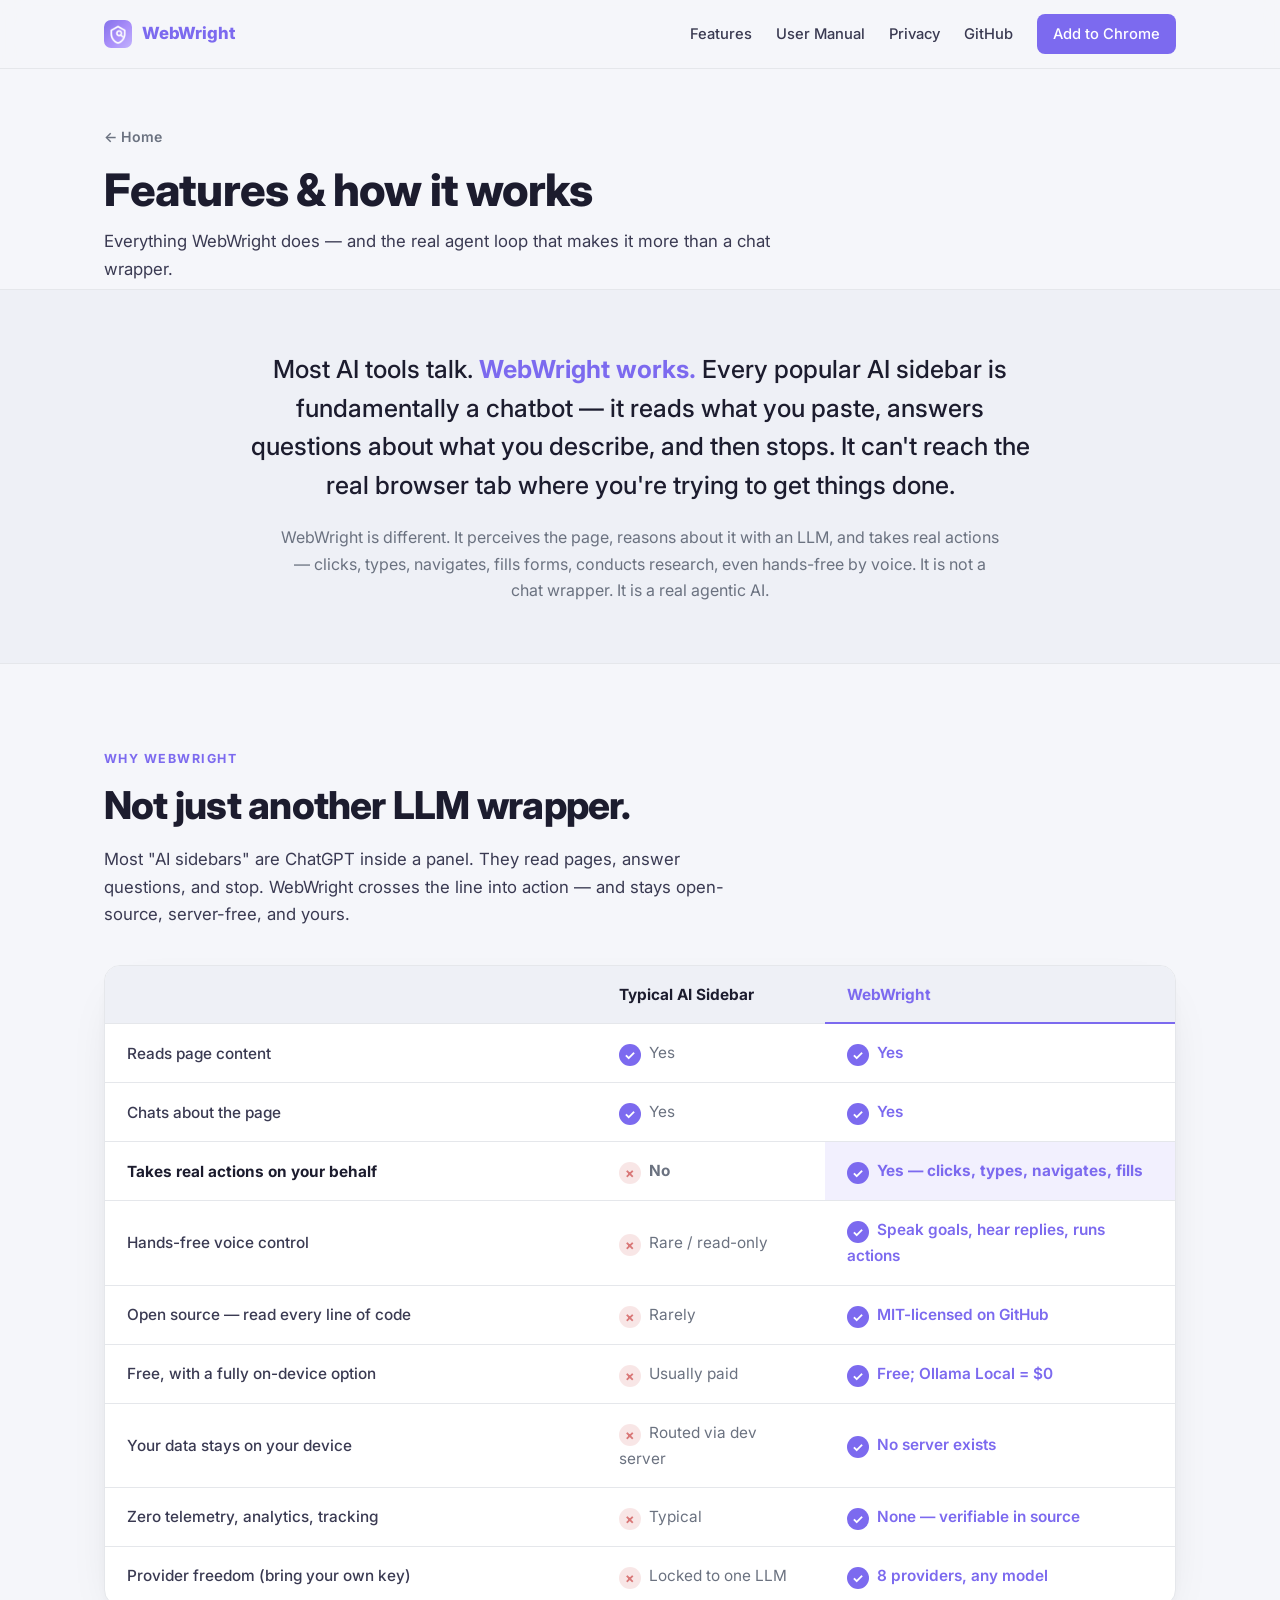
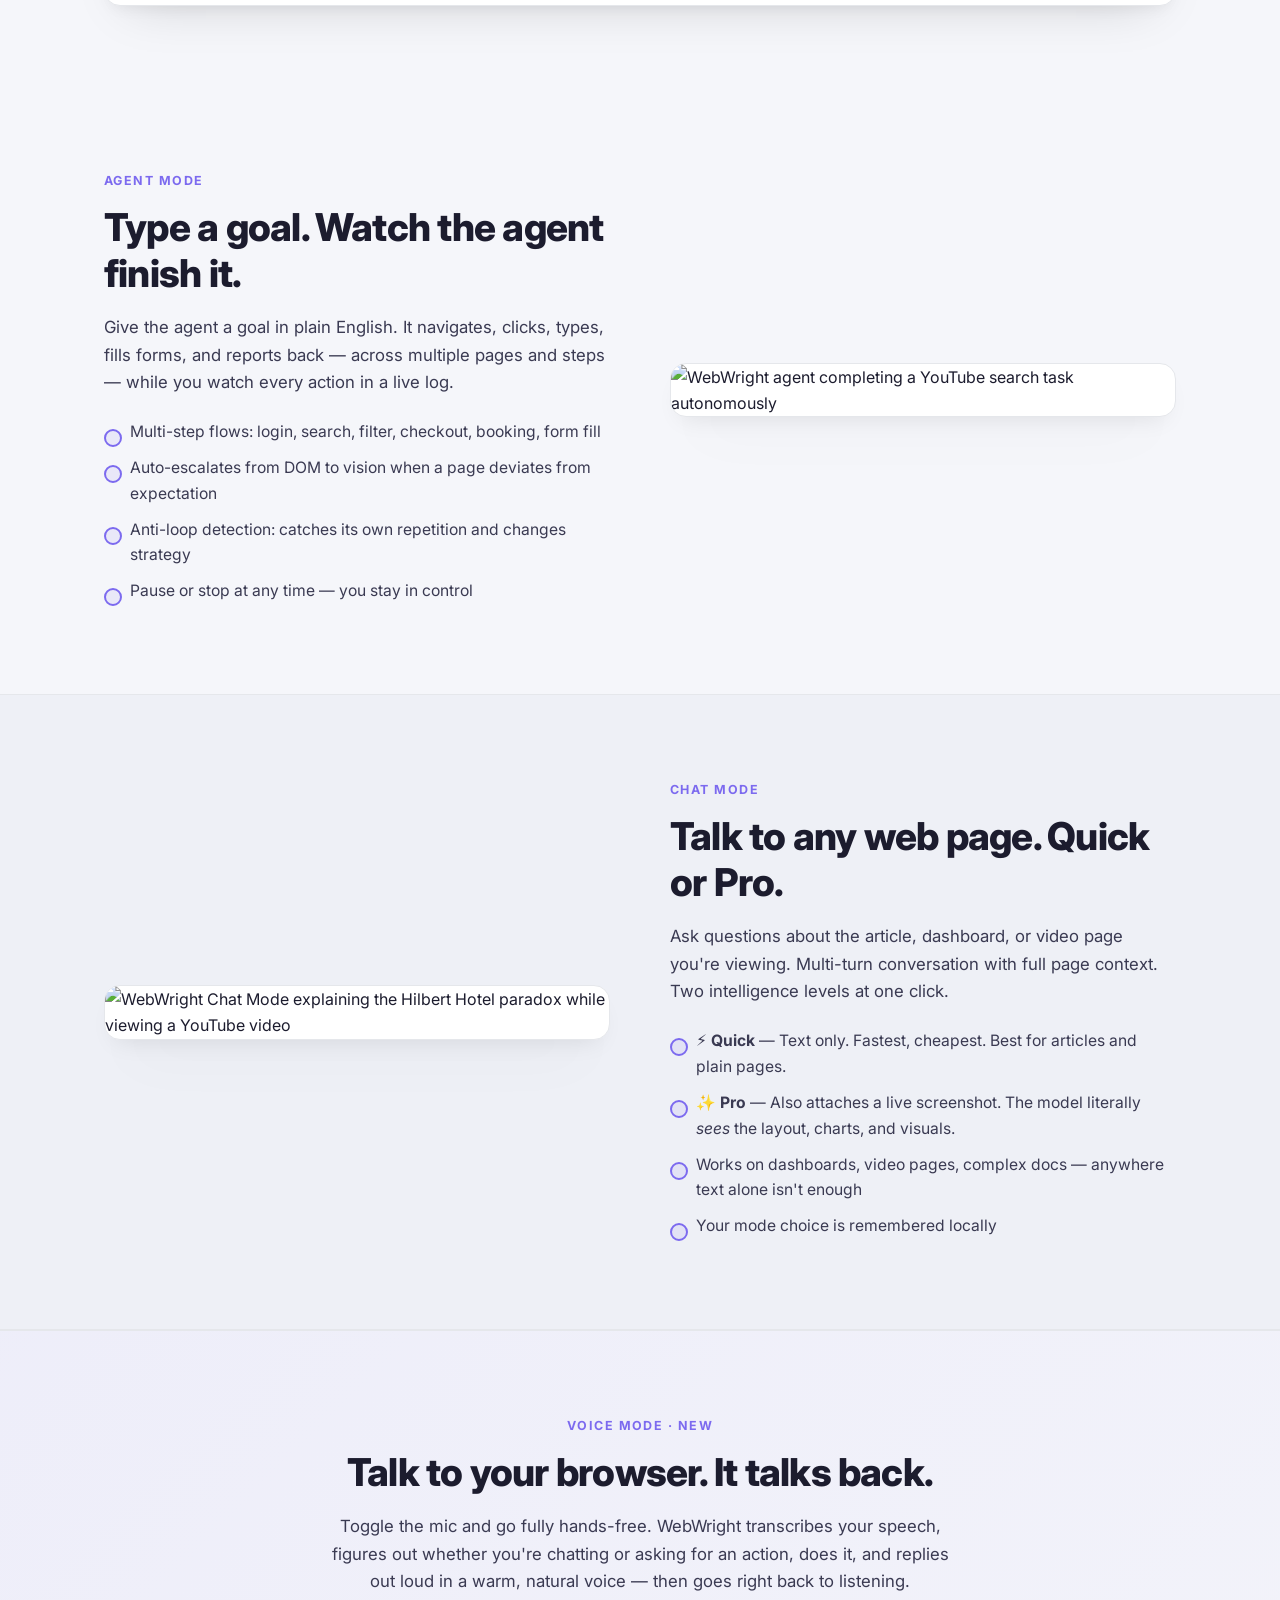
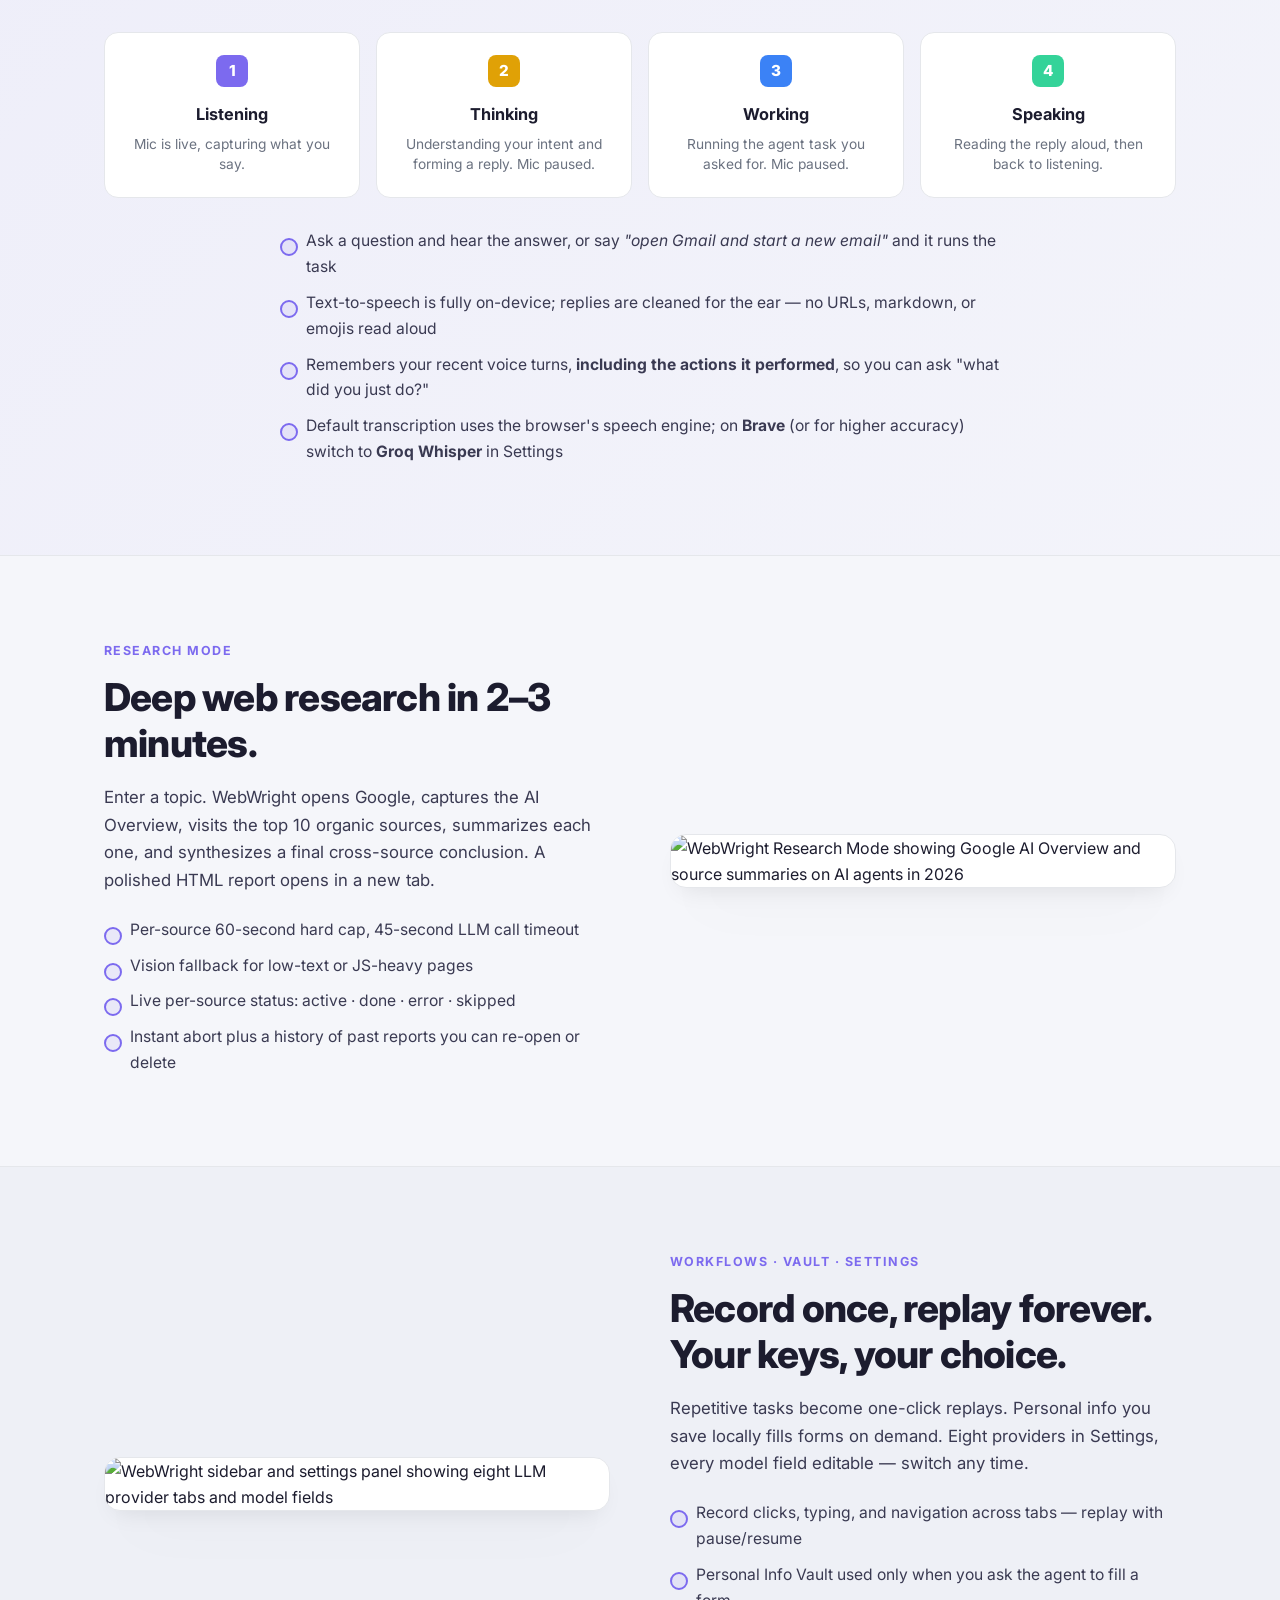
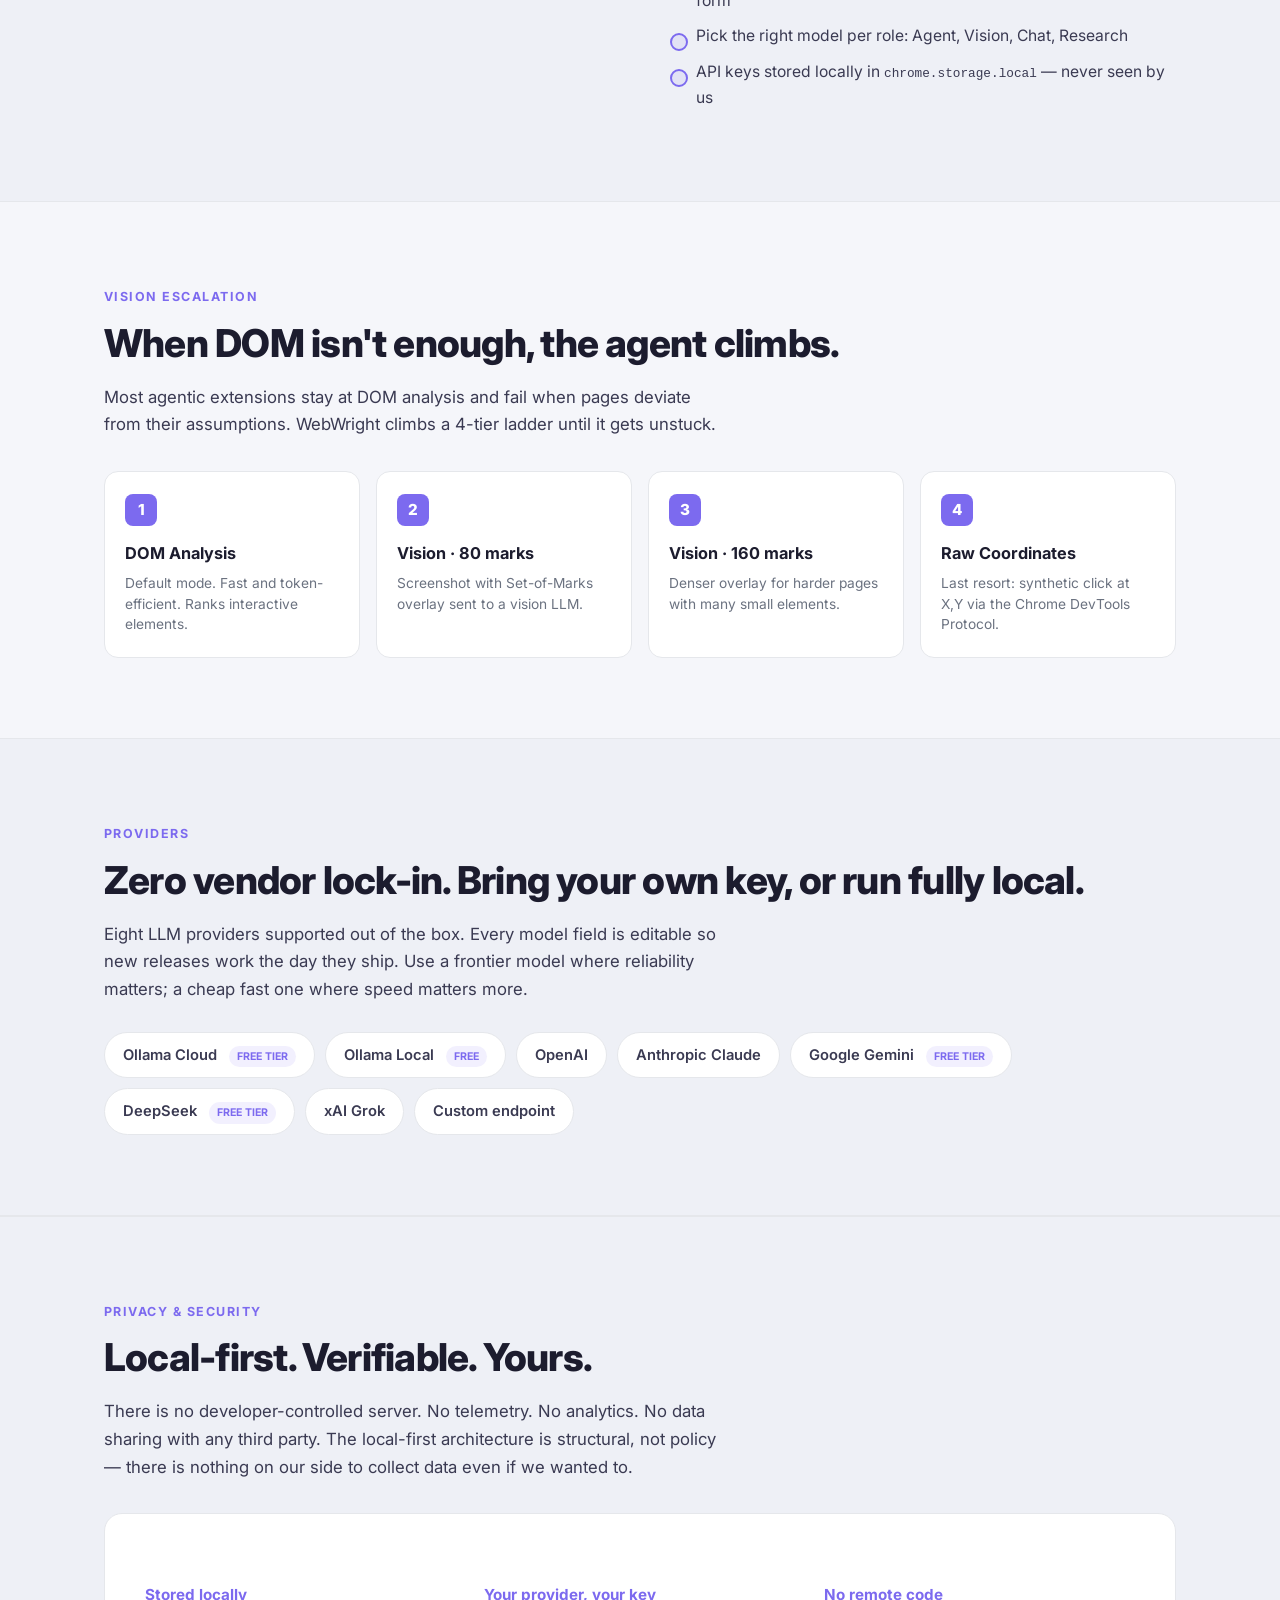
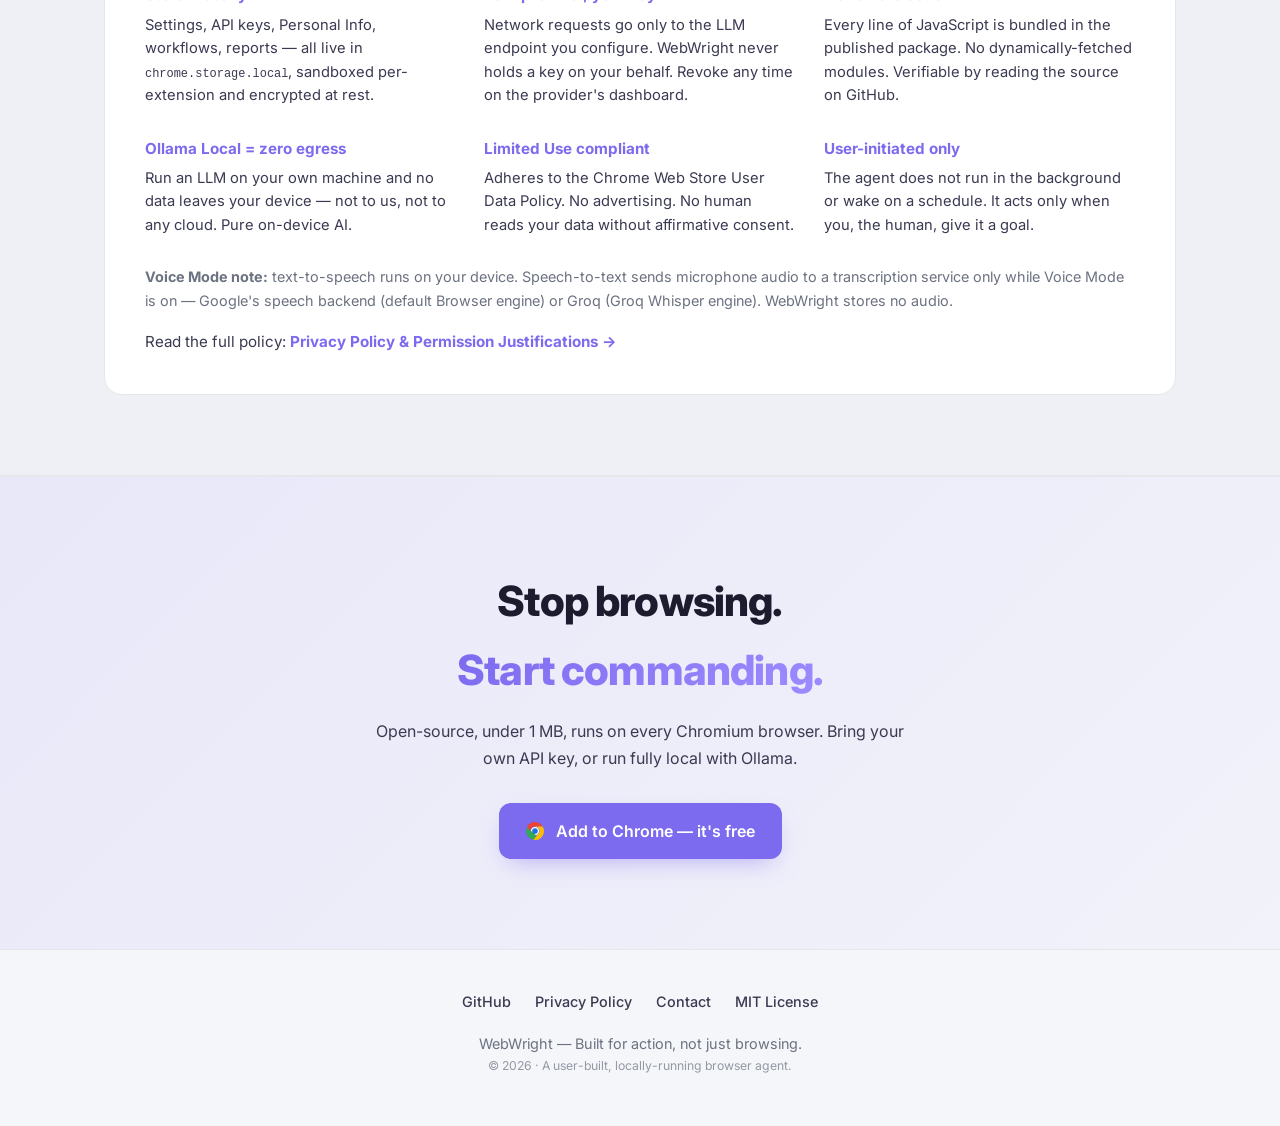
==== features.html @ 55be8db4 "Changes" ====
<!DOCTYPE html>
<html lang="en">
<head>
  <meta charset="UTF-8">
  <meta name="viewport" content="width=device-width, initial-scale=1.0">
  <title>WebWright — Features</title>
  <meta name="description" content="WebWright features: autonomous Agent Mode, 4-tier vision escalation, hands-free Voice Mode, deep research, record &amp; replay workflows, and 8 LLM providers.">
  <link rel="icon" type="image/png" href="icons/icon128.png">
  <link rel="preconnect" href="https://fonts.googleapis.com">
  <link rel="preconnect" href="https://fonts.gstatic.com" crossorigin>
  <link href="https://fonts.googleapis.com/css2?family=Space+Grotesk:wght@400;500;600;700&family=Inter:wght@400;500;600&family=JetBrains+Mono:wght@400;500;700&display=swap" rel="stylesheet">
  <link rel="stylesheet" href="site.css">
</head>
<body>

  <div class="topbar">
    <div class="topbar-inner">
      <a class="brand" href="index.html"><img src="icons/icon128.png" alt="WebWright">WebWright</a>
      <div class="topbar-links">
        <a href="features.html">Features</a>
        <a href="manual.html">User Manual</a>
        <a href="privacy-policy.html">Privacy</a>
        <a href="https://github.com/profoncode-debug/WebWright" target="_blank">GitHub</a>
        <a href="https://chromewebstore.google.com/detail/webwright-built-for-actio/nlcbeaapcgechkhncblkbebdlchaoknf" target="_blank" class="topbar-cta">Add to Chrome</a>
      </div>
    </div>
  </div>

  <section class="page-head">
    <div class="wrap">
      <a class="back-link" href="index.html">&larr; Home</a>
      <h1>Features &amp; how it works</h1>
      <p>Everything WebWright does — and the real agent loop that makes it more than a chat wrapper.</p>
    </div>
  </section>
  <!-- ───────────────────── Manifesto ───────────────────── -->
  <section class="manifesto">
    <div class="wrap">
      <p class="manifesto-quote">
        Most AI tools talk. <strong>WebWright works.</strong> Every popular AI sidebar is fundamentally a chatbot — it reads what you paste, answers questions about what you describe, and then stops. It can't reach the real browser tab where you're trying to get things done.
      </p>
      <p class="manifesto-sub">
        WebWright is different. It perceives the page, reasons about it with an LLM, and takes real actions — clicks, types, navigates, fills forms, conducts research, even hands-free by voice. It is not a chat wrapper. It is a real agentic AI.
      </p>
    </div>
  </section>

  <!-- ───────────────────── Comparison Table ───────────────────── -->
  <section id="compare">
    <div class="wrap">
      <span class="section-eyebrow">Why WebWright</span>
      <h2 class="section-title">Not just another LLM wrapper.</h2>
      <p class="section-lead">Most "AI sidebars" are ChatGPT inside a panel. They read pages, answer questions, and stop. WebWright crosses the line into action — and stays open-source, server-free, and yours.</p>

      <div class="compare-table-wrap">
        <table class="compare-table">
          <thead>
            <tr>
              <th></th>
              <th class="col-typical">Typical AI Sidebar</th>
              <th class="col-ww">WebWright</th>
            </tr>
          </thead>
          <tbody>
            <tr>
              <td class="cell-feature">Reads page content</td>
              <td class="cell-typical"><span class="mark mark-yes">✓</span>Yes</td>
              <td class="cell-ww"><span class="mark mark-yes">✓</span>Yes</td>
            </tr>
            <tr>
              <td class="cell-feature">Chats about the page</td>
              <td class="cell-typical"><span class="mark mark-yes">✓</span>Yes</td>
              <td class="cell-ww"><span class="mark mark-yes">✓</span>Yes</td>
            </tr>
            <tr class="row-emph">
              <td class="cell-feature">Takes real actions on your behalf</td>
              <td class="cell-typical"><span class="mark mark-no">✗</span>No</td>
              <td class="cell-ww"><span class="mark mark-yes">✓</span>Yes — clicks, types, navigates, fills</td>
            </tr>
            <tr>
              <td class="cell-feature">Hands-free voice control</td>
              <td class="cell-typical"><span class="mark mark-no">✗</span>Rare / read-only</td>
              <td class="cell-ww"><span class="mark mark-yes">✓</span>Speak goals, hear replies, runs actions</td>
            </tr>
            <tr>
              <td class="cell-feature">Open source — read every line of code</td>
              <td class="cell-typical"><span class="mark mark-no">✗</span>Rarely</td>
              <td class="cell-ww"><span class="mark mark-yes">✓</span>MIT-licensed on GitHub</td>
            </tr>
            <tr>
              <td class="cell-feature">Free, with a fully on-device option</td>
              <td class="cell-typical"><span class="mark mark-no">✗</span>Usually paid</td>
              <td class="cell-ww"><span class="mark mark-yes">✓</span>Free; Ollama Local = $0</td>
            </tr>
            <tr>
              <td class="cell-feature">Your data stays on your device</td>
              <td class="cell-typical"><span class="mark mark-no">✗</span>Routed via dev server</td>
              <td class="cell-ww"><span class="mark mark-yes">✓</span>No server exists</td>
            </tr>
            <tr>
              <td class="cell-feature">Zero telemetry, analytics, tracking</td>
              <td class="cell-typical"><span class="mark mark-no">✗</span>Typical</td>
              <td class="cell-ww"><span class="mark mark-yes">✓</span>None — verifiable in source</td>
            </tr>
            <tr>
              <td class="cell-feature">Provider freedom (bring your own key)</td>
              <td class="cell-typical"><span class="mark mark-no">✗</span>Locked to one LLM</td>
              <td class="cell-ww"><span class="mark mark-yes">✓</span>8 providers, any model</td>
            </tr>
          </tbody>
        </table>
      </div>
    </div>
  </section>

  <!-- ───────────────────── Feature: Agent Mode ───────────────────── -->
  <section id="features">
    <div class="wrap feature-row">
      <div>
        <span class="section-eyebrow">Agent Mode</span>
        <h2 class="section-title">Type a goal. Watch the agent finish it.</h2>
        <p class="section-lead">Give the agent a goal in plain English. It navigates, clicks, types, fills forms, and reports back — across multiple pages and steps — while you watch every action in a live log.</p>
        <ul class="feature-list">
          <li>Multi-step flows: login, search, filter, checkout, booking, form fill</li>
          <li>Auto-escalates from DOM to vision when a page deviates from expectation</li>
          <li>Anti-loop detection: catches its own repetition and changes strategy</li>
          <li>Pause or stop at any time — you stay in control</li>
        </ul>
      </div>
      <div class="feature-image">
        <img src="screenshots/webwright_poster%20(1).png" alt="WebWright agent completing a YouTube search task autonomously">
      </div>
    </div>
  </section>

  <!-- ───────────────────── Feature: Chat Mode ───────────────────── -->
  <section style="background: var(--bg-2); border-top: 1px solid var(--border); border-bottom: 1px solid var(--border);">
    <div class="wrap feature-row reverse">
      <div>
        <span class="section-eyebrow">Chat Mode</span>
        <h2 class="section-title">Talk to any web page. Quick or Pro.</h2>
        <p class="section-lead">Ask questions about the article, dashboard, or video page you're viewing. Multi-turn conversation with full page context. Two intelligence levels at one click.</p>
        <ul class="feature-list">
          <li><strong>⚡ Quick</strong> — Text only. Fastest, cheapest. Best for articles and plain pages.</li>
          <li><strong>✨ Pro</strong> — Also attaches a live screenshot. The model literally <em>sees</em> the layout, charts, and visuals.</li>
          <li>Works on dashboards, video pages, complex docs — anywhere text alone isn't enough</li>
          <li>Your mode choice is remembered locally</li>
        </ul>
      </div>
      <div class="feature-image">
        <img src="screenshots/webbwright_chat.png" alt="WebWright Chat Mode explaining the Hilbert Hotel paradox while viewing a YouTube video">
      </div>
    </div>
  </section>

  <!-- ───────────────────── Feature: Voice Mode ───────────────────── -->
  <section id="voice" style="background: linear-gradient(135deg, rgba(124,106,239,0.06) 0%, rgba(157,140,255,0.02) 100%); border-top: 1px solid var(--border); border-bottom: 1px solid var(--border);">
    <div class="wrap" style="text-align: center;">
      <span class="section-eyebrow">Voice Mode · New</span>
      <h2 class="section-title">Talk to your browser. It talks back.</h2>
      <p class="section-lead" style="margin: 0 auto;">Toggle the mic and go fully hands-free. WebWright transcribes your speech, figures out whether you're chatting or asking for an action, does it, and replies out loud in a warm, natural voice — then goes right back to listening.</p>
      <div class="tiers" style="margin-top: 36px;">
        <div class="tier-card">
          <div class="tier-num" style="background:#7c6aef;">1</div>
          <div class="tier-title">Listening</div>
          <div class="tier-desc">Mic is live, capturing what you say.</div>
        </div>
        <div class="tier-card">
          <div class="tier-num" style="background:#e0a106;">2</div>
          <div class="tier-title">Thinking</div>
          <div class="tier-desc">Understanding your intent and forming a reply. Mic paused.</div>
        </div>
        <div class="tier-card">
          <div class="tier-num" style="background:#3b82f6;">3</div>
          <div class="tier-title">Working</div>
          <div class="tier-desc">Running the agent task you asked for. Mic paused.</div>
        </div>
        <div class="tier-card">
          <div class="tier-num" style="background:#34d399;">4</div>
          <div class="tier-title">Speaking</div>
          <div class="tier-desc">Reading the reply aloud, then back to listening.</div>
        </div>
      </div>
      <ul class="feature-list" style="display:inline-block; text-align:left; margin: 30px auto 0; max-width: 720px;">
        <li>Ask a question and hear the answer, or say <em>"open Gmail and start a new email"</em> and it runs the task</li>
        <li>Text-to-speech is fully on-device; replies are cleaned for the ear — no URLs, markdown, or emojis read aloud</li>
        <li>Remembers your recent voice turns, <strong>including the actions it performed</strong>, so you can ask "what did you just do?"</li>
        <li>Default transcription uses the browser's speech engine; on <strong>Brave</strong> (or for higher accuracy) switch to <strong>Groq Whisper</strong> in Settings</li>
      </ul>
    </div>
  </section>

  <!-- ───────────────────── Feature: Research Mode ───────────────────── -->
  <section>
    <div class="wrap feature-row">
      <div>
        <span class="section-eyebrow">Research Mode</span>
        <h2 class="section-title">Deep web research in 2–3 minutes.</h2>
        <p class="section-lead">Enter a topic. WebWright opens Google, captures the AI Overview, visits the top 10 organic sources, summarizes each one, and synthesizes a final cross-source conclusion. A polished HTML report opens in a new tab.</p>
        <ul class="feature-list">
          <li>Per-source 60-second hard cap, 45-second LLM call timeout</li>
          <li>Vision fallback for low-text or JS-heavy pages</li>
          <li>Live per-source status: active · done · error · skipped</li>
          <li>Instant abort plus a history of past reports you can re-open or delete</li>
        </ul>
      </div>
      <div class="feature-image">
        <img src="screenshots/webwright_poster_research.png" alt="WebWright Research Mode showing Google AI Overview and source summaries on AI agents in 2026">
      </div>
    </div>
  </section>

  <!-- ───────────────────── Feature: Workflows + Settings ───────────────────── -->
  <section style="background: var(--bg-2); border-top: 1px solid var(--border); border-bottom: 1px solid var(--border);">
    <div class="wrap feature-row reverse">
      <div>
        <span class="section-eyebrow">Workflows · Vault · Settings</span>
        <h2 class="section-title">Record once, replay forever. Your keys, your choice.</h2>
        <p class="section-lead">Repetitive tasks become one-click replays. Personal info you save locally fills forms on demand. Eight providers in Settings, every model field editable — switch any time.</p>
        <ul class="feature-list">
          <li>Record clicks, typing, and navigation across tabs — replay with pause/resume</li>
          <li>Personal Info Vault used only when you ask the agent to fill a form</li>
          <li>Pick the right model per role: Agent, Vision, Chat, Research</li>
          <li>API keys stored locally in <code>chrome.storage.local</code> — never seen by us</li>
        </ul>
      </div>
      <div class="feature-image">
        <img src="screenshots/webwright_poster_config_workflows%20(2).png" alt="WebWright sidebar and settings panel showing eight LLM provider tabs and model fields">
      </div>
    </div>
  </section>

  <!-- ───────────────────── Vision tiers ───────────────────── -->
  <section>
    <div class="wrap">
      <span class="section-eyebrow">Vision Escalation</span>
      <h2 class="section-title">When DOM isn't enough, the agent climbs.</h2>
      <p class="section-lead">Most agentic extensions stay at DOM analysis and fail when pages deviate from their assumptions. WebWright climbs a 4-tier ladder until it gets unstuck.</p>
      <div class="tiers">
        <div class="tier-card">
          <div class="tier-num">1</div>
          <div class="tier-title">DOM Analysis</div>
          <div class="tier-desc">Default mode. Fast and token-efficient. Ranks interactive elements.</div>
        </div>
        <div class="tier-card">
          <div class="tier-num">2</div>
          <div class="tier-title">Vision · 80 marks</div>
          <div class="tier-desc">Screenshot with Set-of-Marks overlay sent to a vision LLM.</div>
        </div>
        <div class="tier-card">
          <div class="tier-num">3</div>
          <div class="tier-title">Vision · 160 marks</div>
          <div class="tier-desc">Denser overlay for harder pages with many small elements.</div>
        </div>
        <div class="tier-card">
          <div class="tier-num">4</div>
          <div class="tier-title">Raw Coordinates</div>
          <div class="tier-desc">Last resort: synthetic click at X,Y via the Chrome DevTools Protocol.</div>
        </div>
      </div>
    </div>
  </section>

  <!-- ───────────────────── Providers ───────────────────── -->
  <section id="providers" style="background: var(--bg-2); border-top: 1px solid var(--border); border-bottom: 1px solid var(--border);">
    <div class="wrap">
      <span class="section-eyebrow">Providers</span>
      <h2 class="section-title">Zero vendor lock-in. Bring your own key, or run fully local.</h2>
      <p class="section-lead">Eight LLM providers supported out of the box. Every model field is editable so new releases work the day they ship. Use a frontier model where reliability matters; a cheap fast one where speed matters more.</p>
      <div class="providers-wrap">
        <span class="provider-pill">Ollama Cloud <span class="free">FREE TIER</span></span>
        <span class="provider-pill">Ollama Local <span class="free">FREE</span></span>
        <span class="provider-pill">OpenAI</span>
        <span class="provider-pill">Anthropic Claude</span>
        <span class="provider-pill">Google Gemini <span class="free">FREE TIER</span></span>
        <span class="provider-pill">DeepSeek <span class="free">FREE TIER</span></span>
        <span class="provider-pill">xAI Grok</span>
        <span class="provider-pill">Custom endpoint</span>
      </div>
    </div>
  </section>

  <!-- ───────────────────── Privacy ───────────────────── -->
  <section id="privacy" class="privacy-section">
    <div class="wrap">
      <span class="section-eyebrow">Privacy &amp; Security</span>
      <h2 class="section-title">Local-first. Verifiable. Yours.</h2>
      <p class="section-lead">There is no developer-controlled server. No telemetry. No analytics. No data sharing with any third party. The local-first architecture is structural, not policy — there is nothing on our side to collect data even if we wanted to.</p>
      <div class="privacy-card">
        <div class="privacy-pillars">
          <div>
            <div class="pillar-title">Stored locally</div>
            <div class="pillar-desc">Settings, API keys, Personal Info, workflows, reports — all live in <code>chrome.storage.local</code>, sandboxed per-extension and encrypted at rest.</div>
          </div>
          <div>
            <div class="pillar-title">Your provider, your key</div>
            <div class="pillar-desc">Network requests go only to the LLM endpoint you configure. WebWright never holds a key on your behalf. Revoke any time on the provider's dashboard.</div>
          </div>
          <div>
            <div class="pillar-title">No remote code</div>
            <div class="pillar-desc">Every line of JavaScript is bundled in the published package. No dynamically-fetched modules. Verifiable by reading the source on GitHub.</div>
          </div>
          <div>
            <div class="pillar-title">Ollama Local = zero egress</div>
            <div class="pillar-desc">Run an LLM on your own machine and no data leaves your device — not to us, not to any cloud. Pure on-device AI.</div>
          </div>
          <div>
            <div class="pillar-title">Limited Use compliant</div>
            <div class="pillar-desc">Adheres to the Chrome Web Store User Data Policy. No advertising. No human reads your data without affirmative consent.</div>
          </div>
          <div>
            <div class="pillar-title">User-initiated only</div>
            <div class="pillar-desc">The agent does not run in the background or wake on a schedule. It acts only when you, the human, give it a goal.</div>
          </div>
        </div>
        <p style="margin-top: 28px; font-size: 0.9em; color: var(--muted);">
          <strong>Voice Mode note:</strong> text-to-speech runs on your device. Speech-to-text sends microphone audio to a transcription service only while Voice Mode is on — Google's speech backend (default Browser engine) or Groq (Groq Whisper engine). WebWright stores no audio.
        </p>
        <p style="margin-top: 16px; font-size: 0.95em; color: var(--text-2);">
          Read the full policy: <a href="privacy-policy.html"><strong>Privacy Policy &amp; Permission Justifications →</strong></a>
        </p>
      </div>
    </div>
  </section>

  <!-- ───────────────────── Final CTA ───────────────────── -->
  <section class="final-cta">
    <div class="wrap">
      <h2>Stop browsing.<br><span style="background: var(--hero-gradient); -webkit-background-clip: text; background-clip: text; -webkit-text-fill-color: transparent;">Start commanding.</span></h2>
      <p>Open-source, under 1 MB, runs on every Chromium browser. Bring your own API key, or run fully local with Ollama.</p>
      <a class="btn btn-primary" href="https://chromewebstore.google.com/detail/webwright-built-for-actio/nlcbeaapcgechkhncblkbebdlchaoknf" target="_blank">
        <svg viewBox="0 0 48 48" width="20" height="20" xmlns="http://www.w3.org/2000/svg" style="margin-right:2px">
          <circle cx="24" cy="24" r="11" fill="#fff"/>
          <path fill="#EA4335" d="M3.3 14.3 13.1 31.4A12 12 0 0 1 12 24a12 12 0 0 1 12-12h20.4A23.94 23.94 0 0 0 24 0a23.94 23.94 0 0 0-20.7 12z"/>
          <path fill="#34A853" d="M3.3 14.3A24 24 0 0 0 0 24a24 24 0 0 0 24 24 24 24 0 0 0 8.9-1.7L20.6 27.4a12 12 0 0 1-7.5-3.3z"/>
          <path fill="#FBBC04" d="M44.4 12H24a12 12 0 0 1 10.9 16.9L19.6 47.7A24 24 0 0 0 48 24a24 24 0 0 0-3.6-12z"/>
          <circle cx="24" cy="24" r="7.5" fill="#1A73E8"/>
        </svg>
        Add to Chrome — it's free
      </a>
    </div>
  </section>

  <!-- ───────────────────── Footer ───────────────────── -->
  <footer>
    <div class="wrap">
      <div class="footer-links">
        <a href="https://github.com/profoncode-debug/WebWright" target="_blank">GitHub</a>
        <a href="privacy-policy.html">Privacy Policy</a>
        <a href="mailto:profoncode@gmail.com">Contact</a>
        <a href="https://github.com/profoncode-debug/WebWright/blob/main/LICENSE" target="_blank">MIT License</a>
      </div>
      <div>WebWright — Built for action, not just browsing.</div>
      <div class="footer-tag">© 2026 · A user-built, locally-running browser agent.</div>
    </div>
  </footer>

</body>
</html>
---- site.css ----
:root {
      --accent: #7c6aef;
      --accent-2: #9d8cff;
      --accent-bg: rgba(124,106,239,0.10);
      --bg: #f5f6fa;
      --bg-2: #eef0f6;
      --card: #ffffff;
      --text: #1c1c2e;
      --text-2: #3a3a52;
      --muted: #6b7280;
      --border: #e5e7eb;
      --border-h: #d1d5db;
      --hero-gradient: linear-gradient(135deg, #7c6aef 0%, #9d8cff 100%);
    }
    @media (prefers-color-scheme: dark) {
      :root {
        --bg: #0a0a12;
        --bg-2: #11111d;
        --card: #151522;
        --text: #e8e9f0;
        --text-2: #c2c4d4;
        --muted: #9ca3af;
        --border: #262638;
        --border-h: #34344c;
      }
    }
    * { margin: 0; padding: 0; box-sizing: border-box; }
    html { scroll-behavior: smooth; }
    body {
      font-family: "Inter", "Segoe UI", system-ui, -apple-system, sans-serif;
      background: var(--bg);
      color: var(--text);
      line-height: 1.65;
      -webkit-font-smoothing: antialiased;
      overflow-x: hidden;
    }

    /* ════════════════ Inline looping promo (self-contained, scoped under #stage) ════════════════ */
    .promo-hero { padding: 22px 16px 6px; }
    .promo-stage {
      position: relative; width: 100%; max-width: 1340px; margin: 0 auto;
      aspect-ratio: 16 / 9; border-radius: 18px; overflow: hidden;
      border: 1px solid var(--border);
      box-shadow: 0 40px 90px -30px rgba(124,106,239,0.45), 0 12px 30px -12px rgba(0,0,0,0.35);
      background: #08070F;
    }
    @media (max-width: 760px) { .promo-hero { padding: 12px 10px 4px; } .promo-stage { border-radius: 12px; } }

    #stage {
      --bg:#08070F; --bg2:#0C0A1A; --violet:#7C5CFF; --violet-bright:#A78BFA; --violet-deep:#5B3DF0;
      --green:#2ED3A0; --white:#F5F3FF; --muted:#8E8CAB; --muted-dim:#56546F; --line:rgba(124,92,255,.18);
      position:absolute; top:0; left:0; width:1280px; height:720px; transform-origin:top left;
      color:var(--white); font-family:'Inter',sans-serif; overflow:hidden;
      background:
        radial-gradient(120% 90% at 78% 12%, rgba(124,92,255,.16), transparent 55%),
        radial-gradient(90% 80% at 12% 95%, rgba(91,61,240,.14), transparent 55%),
        linear-gradient(160deg,var(--bg) 0%, var(--bg2) 100%);
      box-shadow:0 0 120px rgba(124,92,255,.08) inset;
    }
    #stage::before{ content:""; position:absolute; inset:0;
      background-image:linear-gradient(rgba(124,92,255,.05) 1px,transparent 1px),linear-gradient(90deg,rgba(124,92,255,.05) 1px,transparent 1px);
      background-size:46px 46px;
      -webkit-mask-image:radial-gradient(80% 70% at 50% 45%,#000 30%,transparent 85%);
      mask-image:radial-gradient(80% 70% at 50% 45%,#000 30%,transparent 85%); }
    #stage .blob{position:absolute;border-radius:50%;filter:blur(70px);opacity:.5;pointer-events:none}
    #stage .blob.a{width:520px;height:520px;background:rgba(124,92,255,.30);top:-160px;right:-120px;animation:wpDrift1 18s ease-in-out infinite}
    #stage .blob.b{width:460px;height:460px;background:rgba(91,61,240,.26);bottom:-180px;left:-120px;animation:wpDrift2 22s ease-in-out infinite}
    @keyframes wpDrift1{0%,100%{transform:translate(0,0)}50%{transform:translate(-40px,50px)}}
    @keyframes wpDrift2{0%,100%{transform:translate(0,0)}50%{transform:translate(50px,-40px)}}
    #stage .scene{position:absolute;inset:0;display:flex;flex-direction:column;align-items:center;justify-content:center;padding:0 90px;opacity:0;visibility:hidden;transition:opacity .7s ease, visibility .7s}
    #stage .scene.is-active{opacity:1;visibility:visible}
    #stage .rise{opacity:0;transform:translateY(26px);transition:opacity .8s cubic-bezier(.2,.7,.2,1), transform .8s cubic-bezier(.2,.7,.2,1)}
    #stage .is-active .rise{opacity:1;transform:translateY(0)}
    #stage .is-active .d1{transition-delay:.12s}
    #stage .is-active .d2{transition-delay:.30s}
    #stage .is-active .d3{transition-delay:.48s}
    #stage .is-active .d4{transition-delay:.66s}
    #stage .badge{width:96px;height:96px;border-radius:24px;background:linear-gradient(145deg,#9D7BFF,#5B3DF0);display:flex;align-items:center;justify-content:center;box-shadow:0 18px 60px rgba(124,92,255,.55),0 0 0 1px rgba(255,255,255,.08) inset;position:relative}
    #stage .badge::after{content:"";position:absolute;inset:0;border-radius:24px;box-shadow:0 0 0 0 rgba(124,92,255,.5);animation:wpPulse 3s ease-out infinite}
    @keyframes wpPulse{0%{box-shadow:0 0 0 0 rgba(124,92,255,.45)}70%{box-shadow:0 0 0 28px rgba(124,92,255,0)}100%{box-shadow:0 0 0 0 rgba(124,92,255,0)}}
    #stage .badge svg{width:50px;height:50px}
    #stage .wordmark{font-family:'Space Grotesk';font-weight:700;font-size:58px;letter-spacing:-1.5px;margin-top:26px}
    #stage .wordmark b{color:var(--violet-bright)}
    #stage .eyebrow{font-family:'JetBrains Mono';font-size:14px;letter-spacing:5px;text-transform:uppercase;color:var(--violet-bright);margin-top:18px;opacity:.9}
    #stage .kicker{font-family:'JetBrains Mono';font-size:15px;letter-spacing:4px;text-transform:uppercase;color:var(--muted);margin-bottom:26px}
    #stage .kicker s{color:var(--violet-bright);text-decoration:line-through;text-decoration-color:rgba(167,139,250,.5)}
    #stage .thesis{font-family:'Space Grotesk';font-weight:700;font-size:78px;line-height:1.04;letter-spacing:-2px;text-align:center;max-width:980px}
    #stage .thesis .glow{color:var(--violet-bright);position:relative;text-shadow:0 0 38px rgba(167,139,250,.55)}
    #stage .sub{font-size:21px;color:var(--muted);margin-top:30px;max-width:720px;text-align:center;line-height:1.55}
    #stage .loopwrap{width:100%;max-width:1000px}
    #stage .looptag{display:flex;gap:34px;justify-content:center;margin-bottom:30px;font-family:'JetBrains Mono';font-size:13px;letter-spacing:3px;text-transform:uppercase}
    #stage .looptag span{color:var(--muted-dim);transition:color .4s, text-shadow .4s}
    #stage .looptag span.on{color:var(--violet-bright);text-shadow:0 0 18px rgba(167,139,250,.6)}
    #stage .looptag i{color:var(--muted-dim);font-style:normal}
    #stage .console{background:rgba(13,11,26,.82);border:1px solid var(--line);border-radius:18px;box-shadow:0 30px 80px rgba(0,0,0,.5),0 0 0 1px rgba(255,255,255,.02) inset;overflow:hidden}
    #stage .console-top{display:flex;align-items:center;gap:14px;padding:16px 20px;border-bottom:1px solid var(--line)}
    #stage .dot3{display:flex;gap:7px}
    #stage .dot3 i{width:11px;height:11px;border-radius:50%;background:#2b2940}
    #stage .ctitle{font-family:'JetBrains Mono';font-size:13px;color:var(--muted);letter-spacing:1px}
    #stage .cstatus{margin-left:auto;font-family:'JetBrains Mono';font-size:12px;letter-spacing:2px;color:var(--green);display:flex;align-items:center;gap:8px;opacity:0;transition:opacity .4s}
    #stage .cstatus.show{opacity:1}
    #stage .cstatus::before{content:"";width:8px;height:8px;border-radius:50%;background:var(--green);box-shadow:0 0 10px var(--green)}
    #stage .cmdline{padding:24px 24px 6px;font-family:'JetBrains Mono';font-size:21px;display:flex;align-items:center;gap:12px}
    #stage .prompt{color:var(--violet-bright)}
    #stage .typed{color:var(--white)}
    #stage .caret{display:inline-block;width:11px;height:23px;background:var(--violet-bright);margin-left:2px;animation:wpBlink 1s steps(1) infinite;vertical-align:-3px}
    @keyframes wpBlink{50%{opacity:0}}
    #stage .log{padding:8px 24px 24px;font-family:'JetBrains Mono';font-size:16px}
    #stage .logrow{display:flex;align-items:center;gap:14px;padding:9px 0;color:var(--muted);opacity:0;transform:translateX(-10px);transition:opacity .4s,transform .4s,color .4s}
    #stage .logrow.in{opacity:1;transform:translateX(0)}
    #stage .mark{width:20px;height:20px;flex:0 0 auto;border-radius:50%;border:2px solid var(--muted-dim);position:relative}
    #stage .logrow.run .mark{border-color:var(--violet-bright);animation:wpSpin 1s linear infinite;border-top-color:transparent}
    @keyframes wpSpin{to{transform:rotate(360deg)}}
    #stage .logrow.done{color:var(--white)}
    #stage .logrow.done .mark{border-color:var(--green);background:rgba(46,211,160,.12);animation:none}
    #stage .logrow.done .mark::after{content:"";position:absolute;left:5px;top:1.5px;width:5px;height:10px;border:solid var(--green);border-width:0 2px 2px 0;transform:rotate(45deg)}
    #stage .result{margin-top:14px;padding:16px 18px;border-radius:12px;background:rgba(124,92,255,.10);border:1px solid var(--line);color:var(--white);font-family:'Inter';font-size:16px;display:flex;align-items:center;gap:12px;opacity:0;transform:translateY(8px);transition:.5s}
    #stage .result.in{opacity:1;transform:translateY(0)}
    #stage .result .spark{color:var(--violet-bright)}
    #stage .sec-title{font-family:'Space Grotesk';font-weight:700;font-size:46px;letter-spacing:-1px;margin-bottom:40px;text-align:center}
    #stage .grid{display:grid;grid-template-columns:repeat(3,1fr);gap:20px;width:100%;max-width:1040px}
    #stage .card{background:rgba(13,11,26,.7);border:1px solid var(--line);border-radius:16px;padding:26px 24px;transition:opacity .6s, transform .6s}
    #stage .card .ico{width:42px;height:42px;border-radius:11px;background:rgba(124,92,255,.14);display:flex;align-items:center;justify-content:center;margin-bottom:16px;color:var(--violet-bright)}
    #stage .card .ico svg{width:22px;height:22px}
    #stage .card h4{font-family:'Space Grotesk';font-weight:600;font-size:20px;margin-bottom:7px}
    #stage .card p{font-size:14px;color:var(--muted);line-height:1.5}
    #stage .is-active .card{animation:wpCardin .6s both}
    #stage .is-active .card:nth-child(1){animation-delay:.05s}
    #stage .is-active .card:nth-child(2){animation-delay:.13s}
    #stage .is-active .card:nth-child(3){animation-delay:.21s}
    #stage .is-active .card:nth-child(4){animation-delay:.29s}
    #stage .is-active .card:nth-child(5){animation-delay:.37s}
    #stage .is-active .card:nth-child(6){animation-delay:.45s}
    @keyframes wpCardin{from{opacity:0;transform:translateY(24px) scale(.97)}to{opacity:1;transform:none}}
    #stage .prov-title{font-family:'JetBrains Mono';font-size:14px;letter-spacing:4px;text-transform:uppercase;color:var(--muted);margin-bottom:26px}
    #stage .pills{display:flex;flex-wrap:wrap;gap:14px;justify-content:center;max-width:760px}
    #stage .pill{padding:14px 28px;border-radius:999px;border:1px solid var(--line);background:rgba(124,92,255,.06);font-family:'Space Grotesk';font-weight:600;font-size:22px;color:var(--white)}
    #stage .compat{margin-top:46px;font-size:17px;color:var(--muted)}
    #stage .compat b{color:var(--violet-bright);font-weight:600}
    #stage .privacy{margin-top:14px;font-family:'JetBrains Mono';font-size:13px;letter-spacing:2px;color:var(--muted-dim)}
    #stage .cta-line{font-family:'Space Grotesk';font-weight:700;font-size:96px;line-height:1.0;letter-spacing:-3px;text-align:center}
    #stage .cta-line .b{color:var(--violet-bright);text-shadow:0 0 50px rgba(167,139,250,.6)}
    #stage .cta-foot{margin-top:42px;display:flex;align-items:center;gap:16px;font-family:'JetBrains Mono';font-size:16px;color:var(--muted)}
    #stage .cta-foot .badge-sm{width:34px;height:34px;border-radius:10px;background:linear-gradient(145deg,#9D7BFF,#5B3DF0);display:flex;align-items:center;justify-content:center}
    #stage .cta-foot .badge-sm svg{width:18px;height:18px}
    #stage .cta-foot b{color:var(--white);font-family:'Space Grotesk';font-size:18px}
    #stage #bar{position:absolute;left:0;bottom:0;height:3px;width:0;background:linear-gradient(90deg,var(--violet),var(--violet-bright));box-shadow:0 0 14px var(--violet)}
    @media (prefers-reduced-motion: reduce){
      #stage .blob, #stage .badge::after, #stage .caret, #stage .logrow.run .mark{animation:none!important}
      #stage .rise{transition:none}
    }
    a { color: var(--accent); text-decoration: none; }
    a:hover { color: var(--accent-2); }
    .wrap { max-width: 1120px; margin: 0 auto; padding: 0 24px; }

    /* ── Top bar ── */
    .topbar {
      position: sticky; top: 0; z-index: 50;
      background: color-mix(in srgb, var(--bg) 85%, transparent);
      backdrop-filter: blur(14px);
      border-bottom: 1px solid var(--border);
    }
    .topbar-inner {
      display: flex; align-items: center; justify-content: space-between;
      padding: 14px 24px; max-width: 1120px; margin: 0 auto;
    }
    .brand { display: flex; align-items: center; gap: 10px; font-weight: 800; font-size: 1.05em; letter-spacing: -0.01em; }
    .brand img { width: 28px; height: 28px; border-radius: 7px; }
    .topbar-links { display: flex; gap: 24px; align-items: center; }
    .topbar-links a { color: var(--text-2); font-weight: 500; font-size: 0.92em; }
    .topbar-links a:hover { color: var(--accent); }
    .topbar-cta {
      background: var(--accent); color: #fff !important;
      padding: 8px 16px; border-radius: 8px;
      font-weight: 600; font-size: 0.88em;
      transition: background 0.15s;
    }
    .topbar-cta:hover { background: var(--accent-2); }

    /* ── Hero ── */
    .hero {
      position: relative;
      padding: 100px 0 80px;
      text-align: center;
      overflow: hidden;
    }
    .hero::before {
      content: ""; position: absolute; inset: 0;
      background:
        radial-gradient(ellipse 800px 400px at 50% 0%, var(--accent-bg) 0%, transparent 70%),
        radial-gradient(ellipse 600px 300px at 20% 30%, rgba(157,140,255,0.08) 0%, transparent 70%);
      pointer-events: none;
    }
    .hero-content { position: relative; z-index: 1; }
    .hero-logo {
      width: 96px; height: 96px;
      border-radius: 22px;
      margin: 0 auto 28px;
      box-shadow: 0 20px 60px -15px rgba(124,106,239,0.45), 0 8px 24px -8px rgba(0,0,0,0.15);
    }
    .hero h1 {
      font-size: clamp(2.4em, 5.5vw, 4em);
      font-weight: 800;
      letter-spacing: -0.03em;
      margin-bottom: 16px;
      line-height: 1.1;
    }
    .hero h1 .gradient {
      background: var(--hero-gradient);
      -webkit-background-clip: text;
      background-clip: text;
      -webkit-text-fill-color: transparent;
    }
    .hero-tagline {
      font-size: clamp(1.05em, 1.8vw, 1.25em);
      color: var(--text-2);
      max-width: 620px; margin: 0 auto 14px;
      font-weight: 500;
    }
    .hero-sub {
      font-size: clamp(0.95em, 1.4vw, 1.05em);
      color: var(--muted);
      max-width: 580px; margin: 0 auto 36px;
    }
    .hero-cta { display: inline-flex; gap: 14px; flex-wrap: wrap; justify-content: center; }
    .btn {
      display: inline-flex; align-items: center; gap: 10px;
      padding: 14px 26px; border-radius: 12px;
      font-weight: 600; font-size: 1em;
      transition: transform 0.15s, box-shadow 0.15s, background 0.15s;
      border: 1px solid transparent;
      cursor: pointer;
    }
    .btn-primary {
      background: var(--accent); color: #fff !important;
      box-shadow: 0 10px 24px -10px rgba(124,106,239,0.55);
    }
    .btn-primary:hover { background: var(--accent-2); transform: translateY(-2px); box-shadow: 0 14px 30px -10px rgba(124,106,239,0.7); }
    .btn-ghost {
      background: var(--card); color: var(--text) !important;
      border: 1px solid var(--border);
    }
    .btn-ghost:hover { border-color: var(--accent); color: var(--accent) !important; }
    .btn svg { width: 18px; height: 18px; }

    .hero-badges {
      display: flex; gap: 8px; justify-content: center; flex-wrap: wrap;
      margin-top: 36px;
    }
    .hero-badge {
      font-size: 0.78em; padding: 5px 12px; border-radius: 999px;
      background: var(--accent-bg); color: var(--accent);
      border: 1px solid color-mix(in srgb, var(--accent) 25%, transparent);
      font-weight: 600;
    }

    /* ── Manifesto block ── */
    .manifesto {
      padding: 60px 0;
      border-top: 1px solid var(--border);
      border-bottom: 1px solid var(--border);
      background: var(--bg-2);
    }
    .manifesto-quote {
      max-width: 780px; margin: 0 auto;
      font-size: clamp(1.15em, 2vw, 1.55em);
      line-height: 1.55; font-weight: 500;
      text-align: center; color: var(--text);
    }
    .manifesto-quote strong { color: var(--accent); font-weight: 700; }
    .manifesto-sub {
      text-align: center; color: var(--muted);
      max-width: 720px; margin: 20px auto 0;
      font-size: 1em;
    }

    /* ── Section base ── */
    section { padding: 80px 0; }
    .section-eyebrow {
      display: inline-block;
      font-size: 0.78em; font-weight: 700;
      letter-spacing: 0.12em; text-transform: uppercase;
      color: var(--accent);
      margin-bottom: 12px;
    }
    .section-title {
      font-size: clamp(1.6em, 3.2vw, 2.4em);
      font-weight: 800;
      letter-spacing: -0.02em;
      line-height: 1.2;
      margin-bottom: 18px;
    }
    .section-lead {
      font-size: 1.05em; color: var(--text-2);
      max-width: 620px;
    }

    /* ── Feature row (alternating image + text) ── */
    .feature-row {
      display: grid;
      grid-template-columns: 1fr 1fr;
      gap: 60px;
      align-items: center;
    }
    .feature-row.reverse { direction: rtl; }
    .feature-row.reverse > * { direction: ltr; }
    .feature-image {
      border-radius: 16px;
      overflow: hidden;
      border: 1px solid var(--border);
      box-shadow: 0 30px 60px -25px rgba(0,0,0,0.20), 0 12px 24px -12px rgba(0,0,0,0.10);
      background: var(--card);
    }
    .feature-image img { display: block; width: 100%; height: auto; }
    .feature-list { margin-top: 22px; list-style: none; padding: 0; }
    .feature-list li {
      position: relative; padding-left: 26px;
      margin-bottom: 10px; font-size: 0.98em; color: var(--text-2);
    }
    .feature-list li::before {
      content: ""; position: absolute; left: 0; top: 10px;
      width: 14px; height: 14px; border-radius: 50%;
      background: var(--accent-bg);
      border: 2px solid var(--accent);
    }
    @media (max-width: 880px) {
      .feature-row, .feature-row.reverse {
        grid-template-columns: 1fr;
        direction: ltr;
        gap: 36px;
      }
      .feature-row.reverse .feature-image { order: 2; }
    }

    /* ── Comparison table ── */
    .compare-table-wrap {
      margin-top: 36px;
      border-radius: 16px;
      overflow: hidden;
      border: 1px solid var(--border);
      box-shadow: 0 20px 50px -25px rgba(0,0,0,0.18), 0 8px 16px -8px rgba(0,0,0,0.08);
      background: var(--card);
    }
    .compare-table { width: 100%; border-collapse: collapse; }
    .compare-table th, .compare-table td {
      padding: 16px 22px;
      text-align: left;
      border-bottom: 1px solid var(--border);
      font-size: 0.96em;
      vertical-align: middle;
    }
    .compare-table thead th { font-weight: 700; background: var(--bg-2); }
    .compare-table thead th.col-ww {
      color: var(--accent);
      position: relative;
    }
    .compare-table thead th.col-ww::after {
      content: ""; position: absolute; left: 0; right: 0; bottom: -1px; height: 2px;
      background: var(--accent);
    }
    .compare-table tbody tr:last-child td { border-bottom: none; }
    .compare-table td.cell-feature { width: 46%; color: var(--text-2); font-weight: 500; }
    .compare-table td.cell-typical { color: var(--muted); }
    .compare-table td.cell-ww { color: var(--accent); font-weight: 600; }
    .compare-table .mark {
      display: inline-block;
      width: 22px; height: 22px;
      line-height: 22px; text-align: center;
      border-radius: 50%;
      font-weight: 700; font-size: 0.85em;
      margin-right: 8px;
      vertical-align: -2px;
    }
    .compare-table .mark-yes { background: var(--accent); color: #fff; }
    .compare-table .mark-no { background: rgba(217,119,119,0.18); color: #d97777; }
    .compare-table tr.row-emph td { font-weight: 700; }
    .compare-table tr.row-emph td.cell-feature { color: var(--text); }
    .compare-table tr.row-emph td.cell-ww { background: var(--accent-bg); }
    @media (max-width: 720px) {
      .compare-table th, .compare-table td { padding: 12px 14px; font-size: 0.85em; }
      .compare-table .mark { width: 18px; height: 18px; line-height: 18px; font-size: 0.75em; }
    }

    /* ── Vision tiers grid ── */
    .tiers {
      display: grid;
      grid-template-columns: repeat(4, 1fr);
      gap: 16px;
      margin-top: 32px;
    }
    .tier-card {
      background: var(--card);
      border: 1px solid var(--border);
      border-radius: 14px;
      padding: 22px 20px;
      transition: border-color 0.15s, transform 0.15s;
    }
    .tier-card:hover { border-color: var(--accent); transform: translateY(-3px); }
    .tier-num {
      display: inline-block;
      width: 32px; height: 32px;
      background: var(--accent); color: #fff;
      border-radius: 8px;
      text-align: center; line-height: 32px;
      font-weight: 800; font-size: 0.95em;
      margin-bottom: 14px;
    }
    .tier-title { font-weight: 700; margin-bottom: 6px; font-size: 1.02em; }
    .tier-desc { font-size: 0.86em; color: var(--muted); line-height: 1.5; }
    @media (max-width: 820px) { .tiers { grid-template-columns: repeat(2, 1fr); } }
    @media (max-width: 480px) { .tiers { grid-template-columns: 1fr; } }

    /* ── Providers ── */
    .providers-wrap {
      display: flex; flex-wrap: wrap; gap: 10px;
      margin-top: 28px;
    }
    .provider-pill {
      padding: 10px 18px;
      background: var(--card);
      border: 1px solid var(--border);
      border-radius: 999px;
      font-weight: 600; font-size: 0.92em;
      color: var(--text-2);
      transition: border-color 0.15s, color 0.15s;
    }
    .provider-pill:hover { border-color: var(--accent); color: var(--accent); }
    .provider-pill .free {
      display: inline-block;
      margin-left: 8px; padding: 2px 8px;
      background: var(--accent-bg); color: var(--accent);
      border-radius: 999px; font-size: 0.72em; font-weight: 700;
    }

    /* ── Privacy callout ── */
    .privacy-section {
      background: var(--bg-2);
      border-top: 1px solid var(--border);
      border-bottom: 1px solid var(--border);
    }
    .privacy-card {
      background: var(--card);
      border: 1px solid var(--border);
      border-radius: 18px;
      padding: 40px;
      margin-top: 32px;
    }
    .privacy-pillars {
      display: grid;
      grid-template-columns: repeat(3, 1fr);
      gap: 28px;
      margin-top: 28px;
    }
    .pillar-title {
      font-weight: 700; margin-bottom: 6px; color: var(--accent);
      font-size: 0.95em;
    }
    .pillar-desc { font-size: 0.92em; color: var(--text-2); line-height: 1.6; }
    @media (max-width: 720px) { .privacy-pillars { grid-template-columns: 1fr; } .privacy-card { padding: 28px 22px; } }

    /* ── User Manual ── */
    .manual-wrap { margin-top: 32px; }
    .manual-toc {
      background: var(--card);
      border: 1px solid var(--border);
      border-radius: 12px;
      padding: 20px 24px;
      margin-bottom: 24px;
    }
    .manual-toc h3 {
      font-size: 0.78em; font-weight: 700;
      letter-spacing: 0.12em; text-transform: uppercase;
      color: var(--muted); margin-bottom: 12px;
    }
    .manual-toc ol { margin: 0; padding-left: 22px; columns: 2; column-gap: 28px; }
    .manual-toc li { margin-bottom: 4px; font-size: 0.92em; color: var(--text-2); break-inside: avoid; }
    .manual-toc a { color: var(--text-2); }
    .manual-toc a:hover { color: var(--accent); }
    @media (max-width: 640px) { .manual-toc ol { columns: 1; } }

    .manual-section {
      background: var(--card);
      border: 1px solid var(--border);
      border-radius: 14px;
      padding: 28px 32px;
      margin-bottom: 14px;
      scroll-margin-top: 80px;
    }
    .manual-section h3 {
      font-size: 1.22em; font-weight: 800;
      margin-bottom: 10px; letter-spacing: -0.01em;
      color: var(--text); display: flex; align-items: center; gap: 12px;
    }
    .manual-section h3 .num {
      display: inline-block; width: 28px; height: 28px;
      background: var(--accent); color: #fff;
      border-radius: 8px; text-align: center; line-height: 28px;
      font-weight: 800; font-size: 0.78em; flex-shrink: 0;
    }
    .manual-section h4 {
      font-size: 0.98em; font-weight: 700;
      margin-top: 18px; margin-bottom: 6px;
      color: var(--text-2);
    }
    .manual-section p, .manual-section li {
      font-size: 0.94em; color: var(--text-2); line-height: 1.7;
    }
    .manual-section p { margin-bottom: 10px; }
    .manual-section ul, .manual-section ol {
      margin: 6px 0 12px 22px;
    }
    .manual-section ul li, .manual-section ol li { margin-bottom: 5px; }
    .manual-section code {
      background: var(--bg-2);
      border: 1px solid var(--border);
      border-radius: 4px;
      padding: 1px 6px;
      font-family: 'SF Mono', Consolas, Monaco, monospace;
      font-size: 0.85em; color: var(--accent);
    }
    .manual-section kbd {
      background: var(--bg-2);
      border: 1px solid var(--border);
      border-bottom-width: 2px;
      border-radius: 4px;
      padding: 1px 7px;
      font-family: 'SF Mono', Consolas, Monaco, monospace;
      font-size: 0.82em;
      color: var(--text);
      box-shadow: 0 1px 0 var(--border);
    }
    .manual-section .example {
      background: var(--bg-2);
      border-left: 3px solid var(--accent);
      padding: 10px 14px;
      margin: 10px 0;
      border-radius: 0 8px 8px 0;
      font-style: italic;
      font-size: 0.93em;
    }
    .manual-section .callout-tip,
    .manual-section .callout-warn {
      border-radius: 10px;
      padding: 12px 16px;
      margin: 12px 0;
      font-size: 0.92em;
    }
    .manual-section .callout-tip {
      background: var(--accent-bg);
      border: 1px solid color-mix(in srgb, var(--accent) 25%, transparent);
    }
    .manual-section .callout-tip strong { color: var(--accent); }
    .manual-section .callout-warn {
      background: rgba(217,119,119,0.08);
      border: 1px solid rgba(217,119,119,0.25);
    }
    .manual-section .callout-warn strong { color: #c95a5a; }
    @media (max-width: 640px) {
      .manual-section { padding: 22px 20px; }
    }

    /* ── Final CTA ── */
    .final-cta {
      text-align: center;
      padding: 90px 0;
      background: linear-gradient(135deg, rgba(124,106,239,0.10) 0%, rgba(157,140,255,0.04) 100%);
      border-top: 1px solid var(--border);
    }
    .final-cta h2 {
      font-size: clamp(1.8em, 4vw, 2.6em);
      font-weight: 800;
      letter-spacing: -0.02em;
      margin-bottom: 14px;
    }
    .final-cta p { color: var(--text-2); max-width: 560px; margin: 0 auto 32px; }

    /* ── Footer ── */
    footer {
      padding: 40px 0 50px;
      border-top: 1px solid var(--border);
      text-align: center;
      color: var(--muted);
      font-size: 0.9em;
    }
    footer .footer-links { display: flex; gap: 24px; justify-content: center; flex-wrap: wrap; margin-bottom: 18px; }
    footer .footer-links a { color: var(--text-2); font-weight: 500; }
    footer .footer-links a:hover { color: var(--accent); }
    .footer-tag { font-size: 0.85em; opacity: 0.7; }

    /* ─────────────────────────────────────────────
       Mobile / tablet responsive layer
       ───────────────────────────────────────────── */

    /* Tablet portrait + small laptops: tighten section padding, stack hero CTAs */
    @media (max-width: 880px) {
      .wrap { padding: 0 20px; }
      section { padding: 64px 0; }
      .hero { padding: 80px 0 60px; }
      .manifesto { padding: 48px 0; }
      .final-cta { padding: 72px 0; }
    }

    /* Phone landscape / small tablet portrait */
    @media (max-width: 760px) {
      .wrap { padding: 0 18px; }
      section { padding: 52px 0; }

      /* Hero */
      .hero { padding: 56px 0 48px; }
      .hero-logo { width: 76px; height: 76px; margin-bottom: 22px; border-radius: 18px; }
      .hero-tagline { font-size: 1em; }
      .hero-sub { font-size: 0.95em; margin-bottom: 28px; }
      .hero-cta { width: 100%; flex-direction: column; gap: 10px; }
      .hero-cta .btn { width: 100%; justify-content: center; padding: 13px 22px; }
      .hero-badges { gap: 6px; margin-top: 28px; }
      .hero-badge { font-size: 0.74em; padding: 4px 10px; }

      /* Topbar: hide text nav links — keep brand + "Add to Chrome" CTA only */
      .topbar-inner { padding: 12px 16px; }
      .topbar-links a:not(.topbar-cta) { display: none; }
      .topbar-links { gap: 12px; }
      .brand { font-size: 0.98em; }

      /* Manifesto + final CTA */
      .manifesto { padding: 40px 0; }
      .manifesto-quote { font-size: 1.05em; }
      .manifesto-sub { font-size: 0.92em; margin-top: 14px; }
      .final-cta { padding: 56px 0; }
      .final-cta h2 { font-size: 1.7em; }
      .final-cta p { font-size: 0.95em; }

      /* Section headings */
      .section-title { font-size: 1.6em; }
      .section-lead { font-size: 0.98em; }
      .section-eyebrow { font-size: 0.72em; letter-spacing: 0.1em; }

      /* Feature rows already stack at 880; tighten gap on small screens */
      .feature-row, .feature-row.reverse { gap: 28px; }

      /* Comparison table */
      .compare-table-wrap { overflow-x: auto; -webkit-overflow-scrolling: touch; }
      .compare-table th, .compare-table td { padding: 10px 12px; font-size: 0.82em; }
      .compare-table td.cell-feature { width: auto; min-width: 140px; }
      .compare-table .mark { width: 18px; height: 18px; line-height: 18px; font-size: 0.7em; margin-right: 6px; }

      /* Provider pills */
      .provider-pill { font-size: 0.85em; padding: 8px 14px; }
      .provider-pill .free { font-size: 0.68em; padding: 2px 6px; }

      /* Privacy card */
      .privacy-card { padding: 24px 18px; }

      /* User manual */
      .manual-toc { padding: 16px 18px; }
      .manual-section { padding: 22px 18px; }
      .manual-section h3 { font-size: 1.1em; gap: 10px; }
      .manual-section h3 .num { width: 24px; height: 24px; line-height: 24px; font-size: 0.72em; }
      .manual-section .example { padding: 8px 12px; font-size: 0.88em; }
      .manual-section .callout-tip,
      .manual-section .callout-warn { padding: 10px 14px; font-size: 0.88em; }

      /* Footer */
      footer { padding: 28px 0 36px; font-size: 0.85em; }
      footer .footer-links { gap: 16px; }
    }

    /* Small phones */
    @media (max-width: 480px) {
      .wrap { padding: 0 14px; }
      section { padding: 44px 0; }

      .hero { padding: 44px 0 36px; }
      .hero-logo { width: 64px; height: 64px; margin-bottom: 18px; border-radius: 16px; }
      .hero h1 { letter-spacing: -0.02em; }
      .hero-tagline { font-size: 0.95em; max-width: 90%; }
      .hero-sub { font-size: 0.9em; max-width: 90%; }
      .hero-badges { margin-top: 22px; }

      .topbar-inner { padding: 10px 14px; }
      .topbar-cta { padding: 7px 12px; font-size: 0.82em; }
      .brand { gap: 8px; font-size: 0.95em; }
      .brand img { width: 24px; height: 24px; border-radius: 6px; }

      .section-title { font-size: 1.4em; }
      .section-lead { font-size: 0.95em; }

      .compare-table th, .compare-table td { padding: 8px 10px; font-size: 0.78em; }

      .privacy-card { padding: 20px 16px; }
      .manual-section { padding: 20px 14px; }
      .manual-section h3 { font-size: 1.05em; }
      .manual-section p, .manual-section li { font-size: 0.9em; }

      .final-cta { padding: 48px 0; }
      .final-cta h2 { font-size: 1.5em; }
    }

    /* ── Sub-page header (features / manual) ── */
    .page-head { padding: 54px 0 6px; }
    .page-head .back-link { display:inline-flex; align-items:center; gap:6px; font-size:.88em; font-weight:600; color:var(--muted); margin-bottom:16px; }
    .page-head .back-link:hover { color:var(--accent); }
    .page-head h1 { font-size:clamp(1.9em,4vw,2.8em); font-weight:800; letter-spacing:-.02em; line-height:1.15; margin-bottom:12px; }
    .page-head p { color:var(--text-2); max-width:680px; font-size:1.05em; }

    /* ── Documentation hub (index) ── */
    .hub { padding: 24px 0 80px; }
    .hub-grid { display:grid; grid-template-columns:repeat(auto-fit,minmax(240px,1fr)); gap:18px; margin-top:30px; }
    .hub-card { display:block; background:var(--card); border:1px solid var(--border); border-radius:16px; padding:26px 24px; transition:border-color .15s, transform .15s, box-shadow .15s; color:var(--text) !important; }
    .hub-card:hover { border-color:var(--accent); transform:translateY(-3px); box-shadow:0 18px 40px -20px rgba(124,106,239,.4); color:var(--text) !important; }
    .hub-ico { width:42px; height:42px; border-radius:11px; background:var(--accent-bg); display:flex; align-items:center; justify-content:center; color:var(--accent); margin-bottom:16px; }
    .hub-ico svg { width:22px; height:22px; }
    .hub-card h3 { font-size:1.12em; font-weight:700; margin-bottom:6px; letter-spacing:-.01em; }
    .hub-card p { font-size:.92em; color:var(--muted); line-height:1.55; }
    .hub-arrow { margin-top:14px; font-size:.85em; font-weight:700; color:var(--accent); }

    /* slim hero variant under the promo */
    .hero.slim { padding: 38px 0 8px; }
    .hero.slim::before { display:none; }
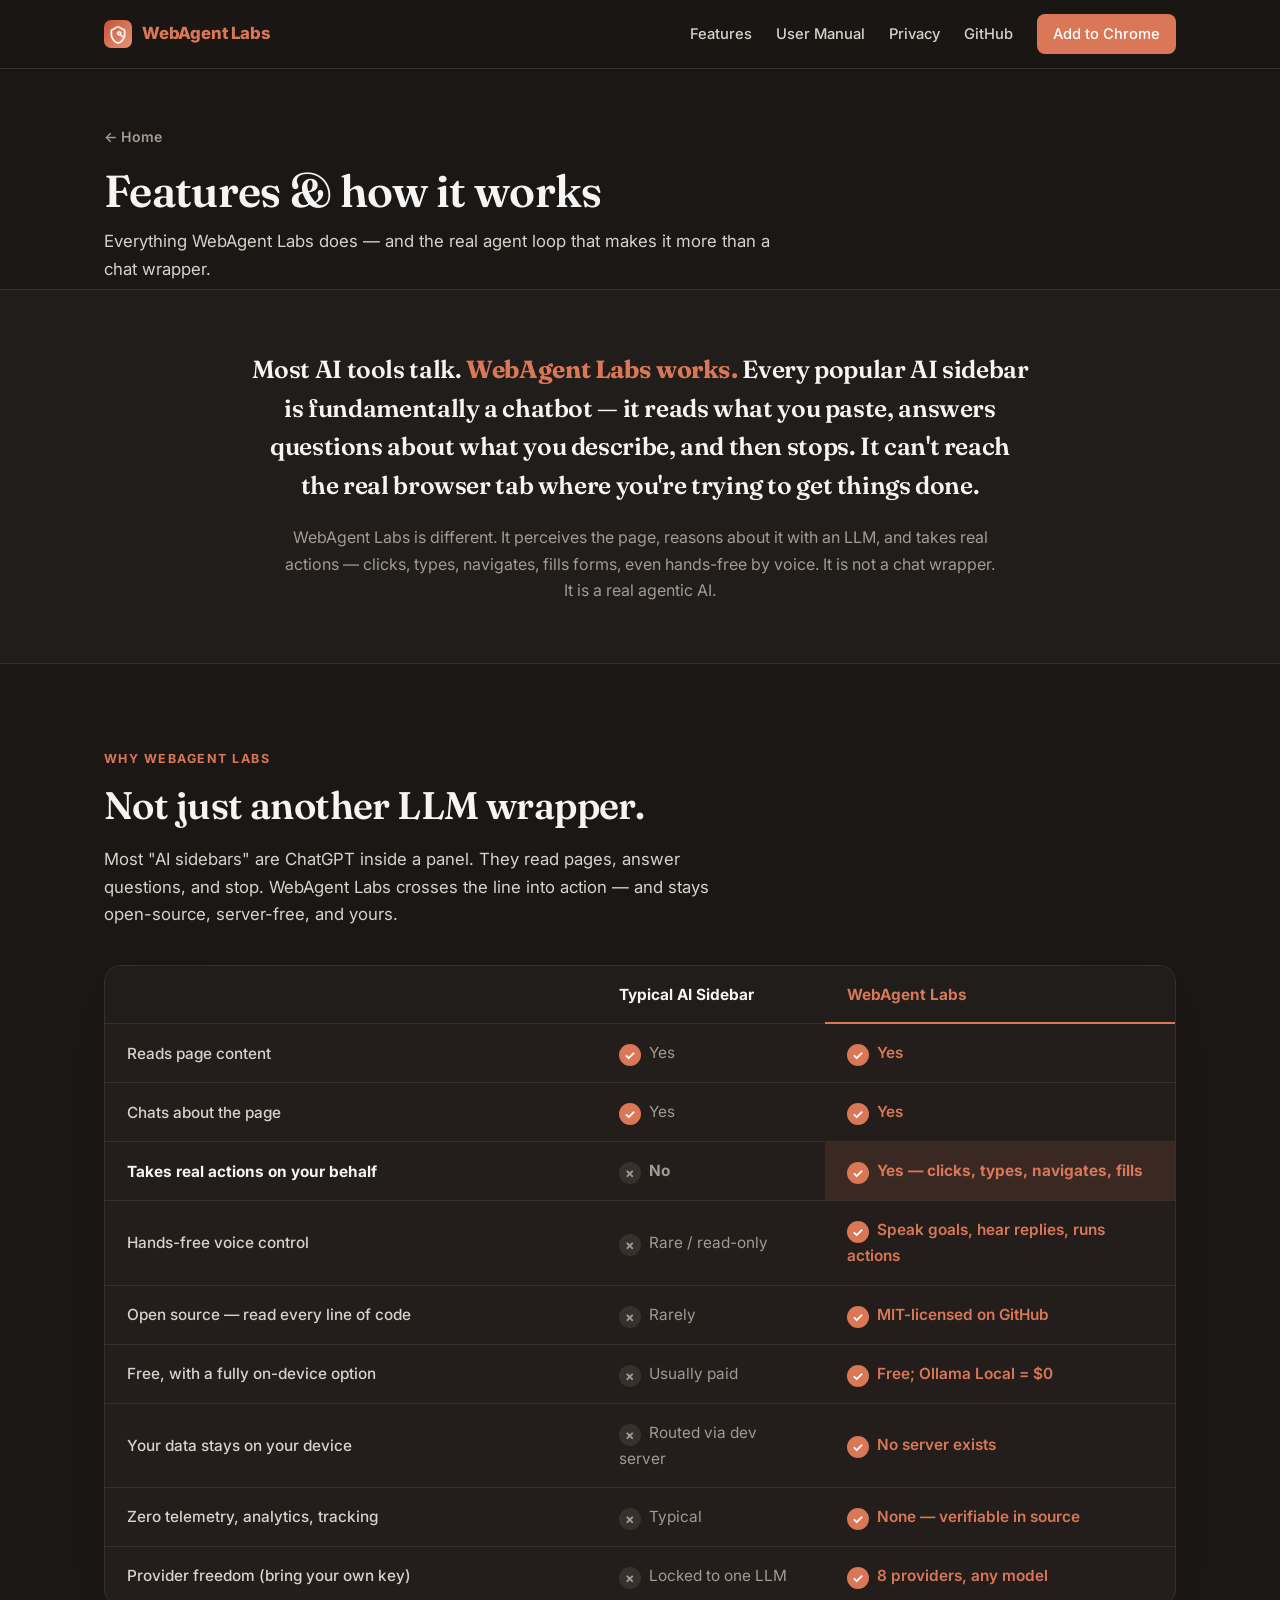
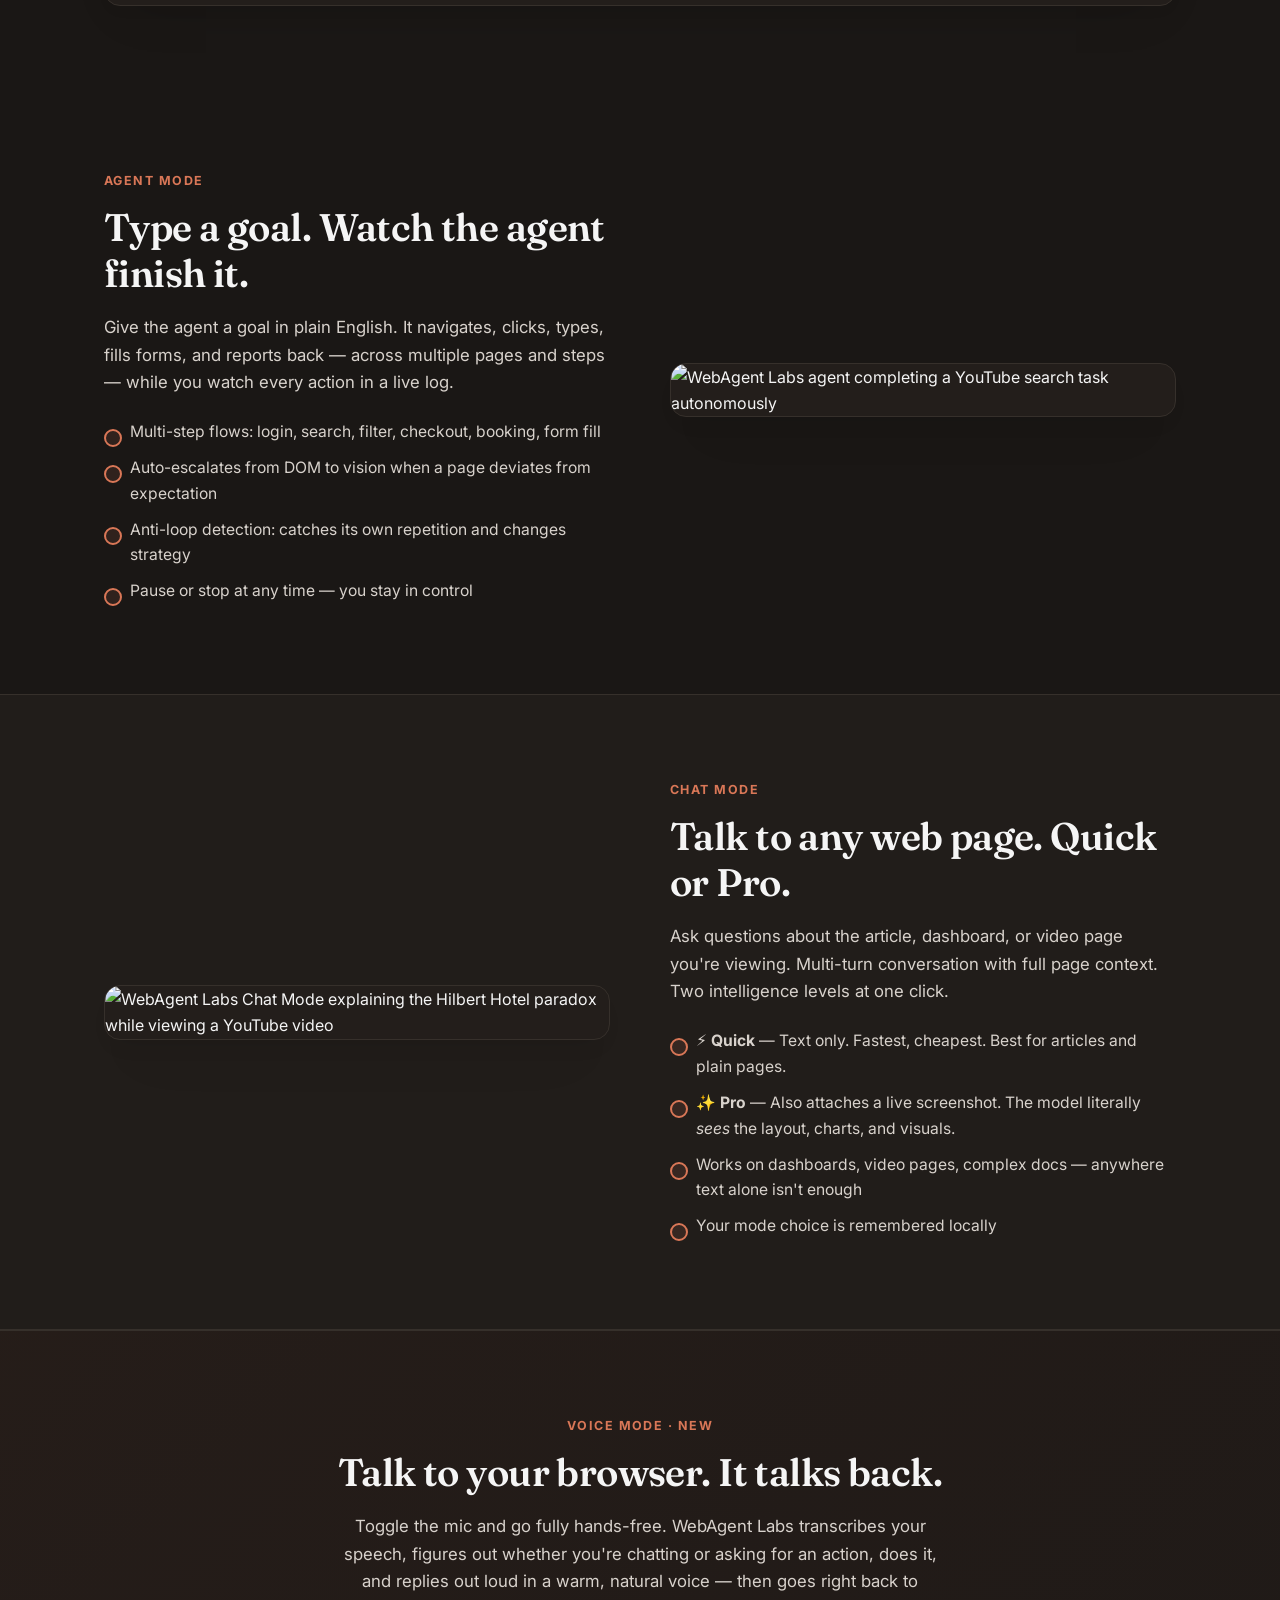
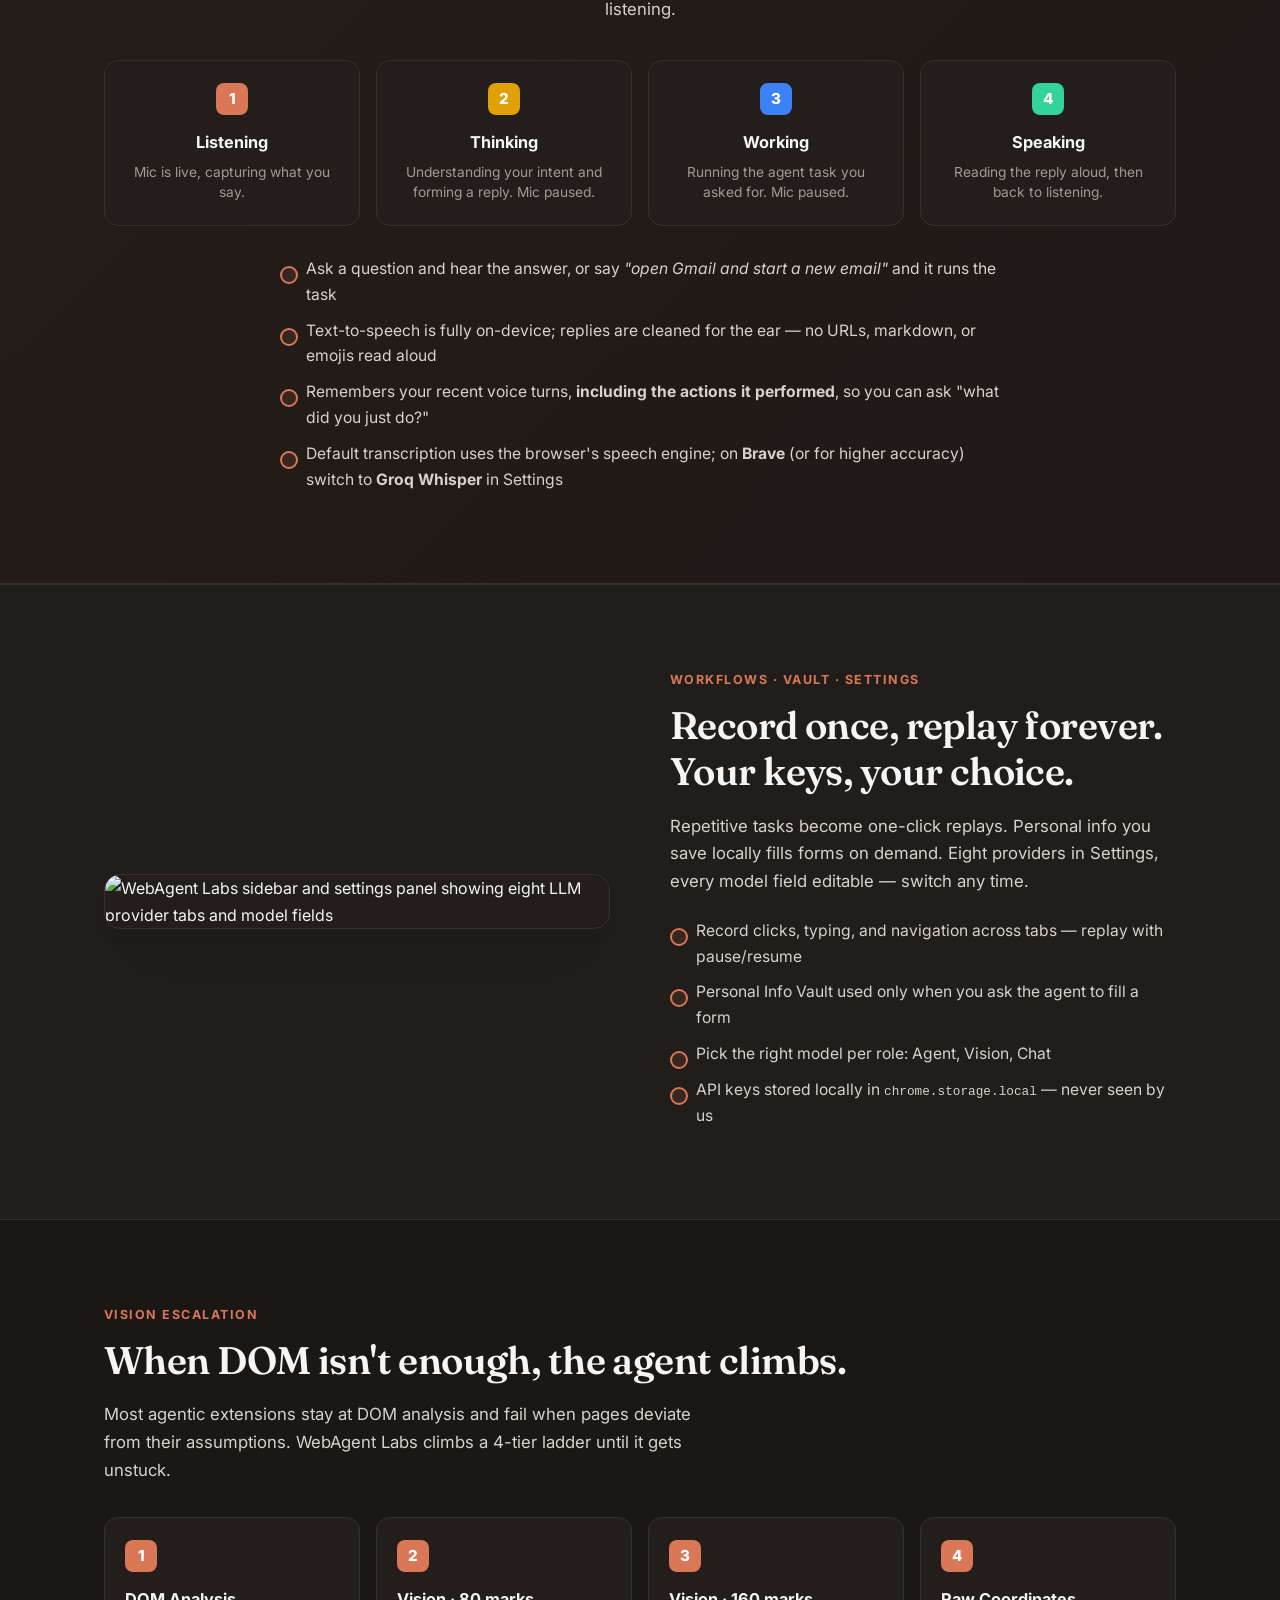
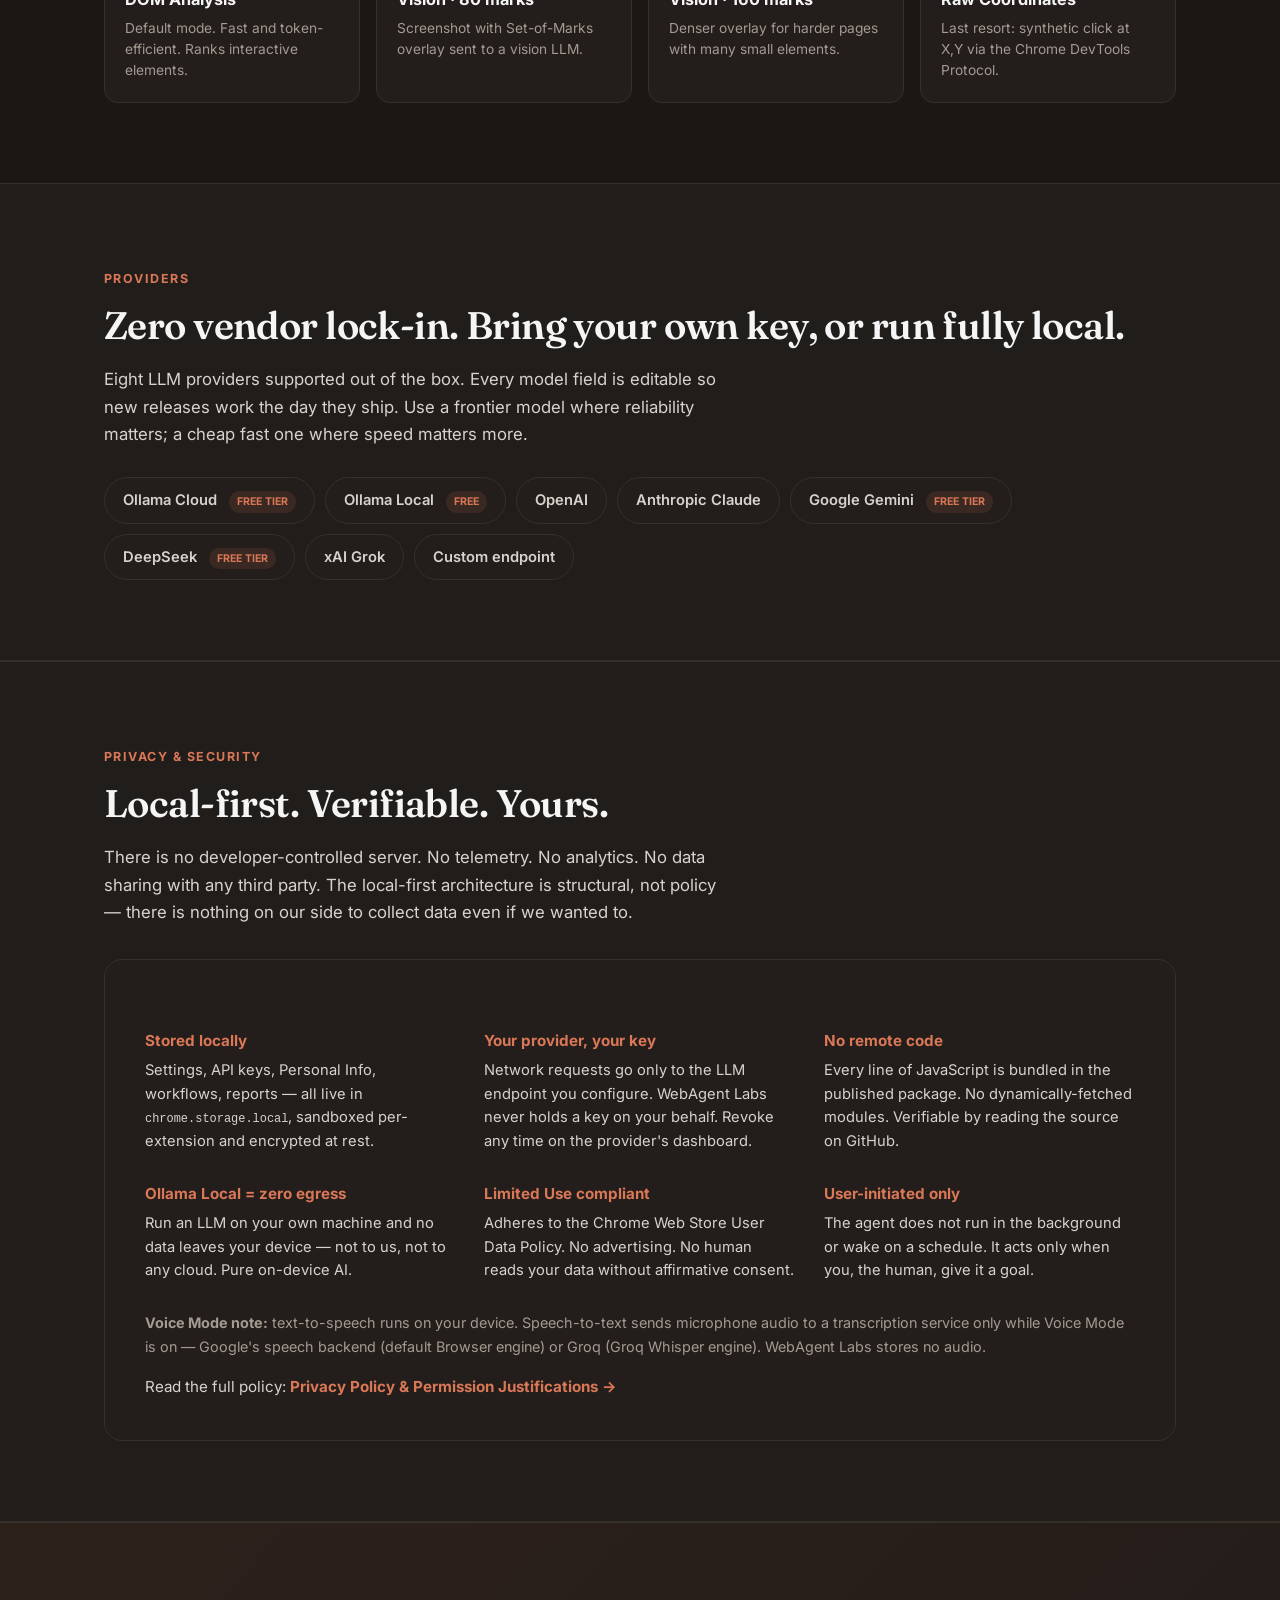
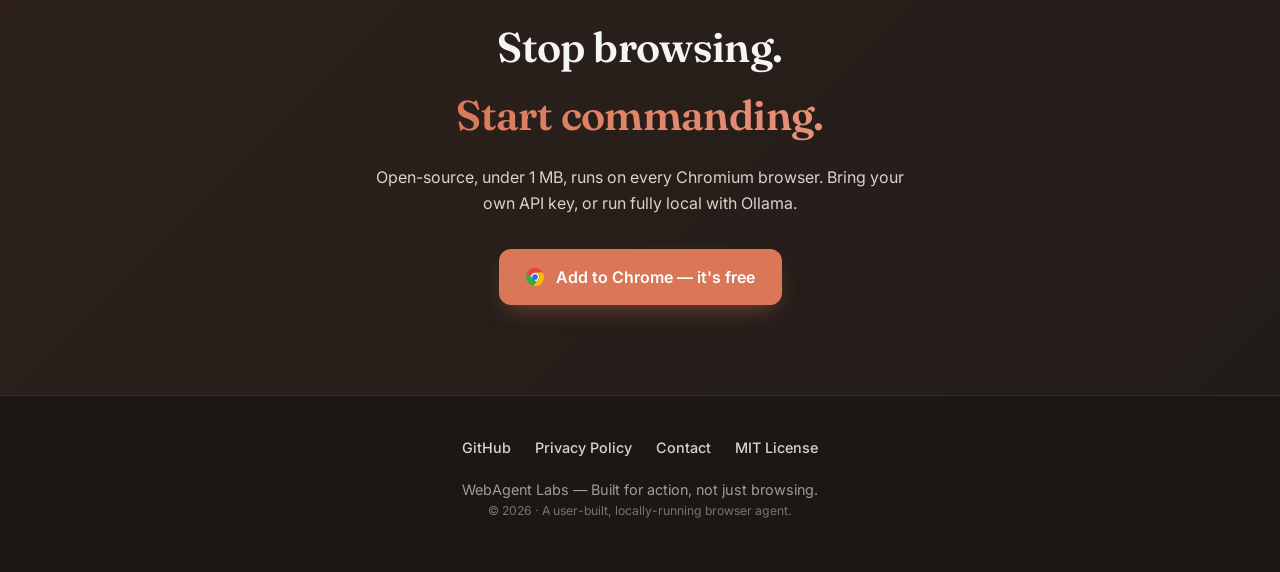
==== commit 099bbab4: "Too many changes I did" ====
--- a/features.html
+++ b/features.html
@@ -3,19 +3,19 @@
 <head>
   <meta charset="UTF-8">
   <meta name="viewport" content="width=device-width, initial-scale=1.0">
-  <title>WebWright — Features</title>
-  <meta name="description" content="WebWright features: autonomous Agent Mode, 4-tier vision escalation, hands-free Voice Mode, deep research, record &amp; replay workflows, and 8 LLM providers.">
+  <title>WebAgent Labs — Features</title>
+  <meta name="description" content="WebAgent Labs features: autonomous Agent Mode, 4-tier vision escalation, hands-free Voice Mode, record &amp; replay workflows, and 8 LLM providers.">
   <link rel="icon" type="image/png" href="icons/icon128.png">
   <link rel="preconnect" href="https://fonts.googleapis.com">
   <link rel="preconnect" href="https://fonts.gstatic.com" crossorigin>
-  <link href="https://fonts.googleapis.com/css2?family=Space+Grotesk:wght@400;500;600;700&family=Inter:wght@400;500;600&family=JetBrains+Mono:wght@400;500;700&display=swap" rel="stylesheet">
+  <link href="https://fonts.googleapis.com/css2?family=Fraunces:opsz,wght@9..144,400;9..144,500;9..144,600;9..144,700&family=Inter:wght@400;500;600&family=JetBrains+Mono:wght@400;500;700&display=swap" rel="stylesheet">
   <link rel="stylesheet" href="site.css">
 </head>
 <body>
 
   <div class="topbar">
     <div class="topbar-inner">
-      <a class="brand" href="index.html"><img src="icons/icon128.png" alt="WebWright">WebWright</a>
+      <a class="brand" href="index.html"><img src="icons/icon128.png" alt="WebAgent Labs">WebAgent Labs</a>
       <div class="topbar-links">
         <a href="features.html">Features</a>
         <a href="manual.html">User Manual</a>
@@ -30,17 +30,17 @@
     <div class="wrap">
       <a class="back-link" href="index.html">&larr; Home</a>
       <h1>Features &amp; how it works</h1>
-      <p>Everything WebWright does — and the real agent loop that makes it more than a chat wrapper.</p>
+      <p>Everything WebAgent Labs does — and the real agent loop that makes it more than a chat wrapper.</p>
     </div>
   </section>
   <!-- ───────────────────── Manifesto ───────────────────── -->
   <section class="manifesto">
     <div class="wrap">
       <p class="manifesto-quote">
-        Most AI tools talk. <strong>WebWright works.</strong> Every popular AI sidebar is fundamentally a chatbot — it reads what you paste, answers questions about what you describe, and then stops. It can't reach the real browser tab where you're trying to get things done.
+        Most AI tools talk. <strong>WebAgent Labs works.</strong> Every popular AI sidebar is fundamentally a chatbot — it reads what you paste, answers questions about what you describe, and then stops. It can't reach the real browser tab where you're trying to get things done.
       </p>
       <p class="manifesto-sub">
-        WebWright is different. It perceives the page, reasons about it with an LLM, and takes real actions — clicks, types, navigates, fills forms, conducts research, even hands-free by voice. It is not a chat wrapper. It is a real agentic AI.
+        WebAgent Labs is different. It perceives the page, reasons about it with an LLM, and takes real actions — clicks, types, navigates, fills forms, even hands-free by voice. It is not a chat wrapper. It is a real agentic AI.
       </p>
     </div>
   </section>
@@ -48,9 +48,9 @@
   <!-- ───────────────────── Comparison Table ───────────────────── -->
   <section id="compare">
     <div class="wrap">
-      <span class="section-eyebrow">Why WebWright</span>
+      <span class="section-eyebrow">Why WebAgent Labs</span>
       <h2 class="section-title">Not just another LLM wrapper.</h2>
-      <p class="section-lead">Most "AI sidebars" are ChatGPT inside a panel. They read pages, answer questions, and stop. WebWright crosses the line into action — and stays open-source, server-free, and yours.</p>
+      <p class="section-lead">Most "AI sidebars" are ChatGPT inside a panel. They read pages, answer questions, and stop. WebAgent Labs crosses the line into action — and stays open-source, server-free, and yours.</p>
 
       <div class="compare-table-wrap">
         <table class="compare-table">
@@ -58,7 +58,7 @@
             <tr>
               <th></th>
               <th class="col-typical">Typical AI Sidebar</th>
-              <th class="col-ww">WebWright</th>
+              <th class="col-ww">WebAgent Labs</th>
             </tr>
           </thead>
           <tbody>
@@ -128,7 +128,7 @@
         </ul>
       </div>
       <div class="feature-image">
-        <img src="screenshots/webwright_poster%20(1).png" alt="WebWright agent completing a YouTube search task autonomously">
+        <img src="screenshots/webwright_poster%20(1).png" alt="WebAgent Labs agent completing a YouTube search task autonomously">
       </div>
     </div>
   </section>
@@ -148,20 +148,20 @@
         </ul>
       </div>
       <div class="feature-image">
-        <img src="screenshots/webbwright_chat.png" alt="WebWright Chat Mode explaining the Hilbert Hotel paradox while viewing a YouTube video">
+        <img src="screenshots/webbwright_chat.png" alt="WebAgent Labs Chat Mode explaining the Hilbert Hotel paradox while viewing a YouTube video">
       </div>
     </div>
   </section>
 
   <!-- ───────────────────── Feature: Voice Mode ───────────────────── -->
-  <section id="voice" style="background: linear-gradient(135deg, rgba(124,106,239,0.06) 0%, rgba(157,140,255,0.02) 100%); border-top: 1px solid var(--border); border-bottom: 1px solid var(--border);">
+  <section id="voice" style="background: linear-gradient(135deg, rgba(217,119,87,0.06) 0%, rgba(232,146,122,0.02) 100%); border-top: 1px solid var(--border); border-bottom: 1px solid var(--border);">
     <div class="wrap" style="text-align: center;">
       <span class="section-eyebrow">Voice Mode · New</span>
       <h2 class="section-title">Talk to your browser. It talks back.</h2>
-      <p class="section-lead" style="margin: 0 auto;">Toggle the mic and go fully hands-free. WebWright transcribes your speech, figures out whether you're chatting or asking for an action, does it, and replies out loud in a warm, natural voice — then goes right back to listening.</p>
+      <p class="section-lead" style="margin: 0 auto;">Toggle the mic and go fully hands-free. WebAgent Labs transcribes your speech, figures out whether you're chatting or asking for an action, does it, and replies out loud in a warm, natural voice — then goes right back to listening.</p>
       <div class="tiers" style="margin-top: 36px;">
         <div class="tier-card">
-          <div class="tier-num" style="background:#7c6aef;">1</div>
+          <div class="tier-num" style="background:#D97757;">1</div>
           <div class="tier-title">Listening</div>
           <div class="tier-desc">Mic is live, capturing what you say.</div>
         </div>
@@ -187,26 +187,6 @@
         <li>Remembers your recent voice turns, <strong>including the actions it performed</strong>, so you can ask "what did you just do?"</li>
         <li>Default transcription uses the browser's speech engine; on <strong>Brave</strong> (or for higher accuracy) switch to <strong>Groq Whisper</strong> in Settings</li>
       </ul>
-    </div>
-  </section>
-
-  <!-- ───────────────────── Feature: Research Mode ───────────────────── -->
-  <section>
-    <div class="wrap feature-row">
-      <div>
-        <span class="section-eyebrow">Research Mode</span>
-        <h2 class="section-title">Deep web research in 2–3 minutes.</h2>
-        <p class="section-lead">Enter a topic. WebWright opens Google, captures the AI Overview, visits the top 10 organic sources, summarizes each one, and synthesizes a final cross-source conclusion. A polished HTML report opens in a new tab.</p>
-        <ul class="feature-list">
-          <li>Per-source 60-second hard cap, 45-second LLM call timeout</li>
-          <li>Vision fallback for low-text or JS-heavy pages</li>
-          <li>Live per-source status: active · done · error · skipped</li>
-          <li>Instant abort plus a history of past reports you can re-open or delete</li>
-        </ul>
-      </div>
-      <div class="feature-image">
-        <img src="screenshots/webwright_poster_research.png" alt="WebWright Research Mode showing Google AI Overview and source summaries on AI agents in 2026">
-      </div>
     </div>
   </section>
 
@@ -220,12 +200,12 @@
         <ul class="feature-list">
           <li>Record clicks, typing, and navigation across tabs — replay with pause/resume</li>
           <li>Personal Info Vault used only when you ask the agent to fill a form</li>
-          <li>Pick the right model per role: Agent, Vision, Chat, Research</li>
+          <li>Pick the right model per role: Agent, Vision, Chat</li>
           <li>API keys stored locally in <code>chrome.storage.local</code> — never seen by us</li>
         </ul>
       </div>
       <div class="feature-image">
-        <img src="screenshots/webwright_poster_config_workflows%20(2).png" alt="WebWright sidebar and settings panel showing eight LLM provider tabs and model fields">
+        <img src="screenshots/webwright_poster_config_workflows%20(2).png" alt="WebAgent Labs sidebar and settings panel showing eight LLM provider tabs and model fields">
       </div>
     </div>
   </section>
@@ -235,7 +215,7 @@
     <div class="wrap">
       <span class="section-eyebrow">Vision Escalation</span>
       <h2 class="section-title">When DOM isn't enough, the agent climbs.</h2>
-      <p class="section-lead">Most agentic extensions stay at DOM analysis and fail when pages deviate from their assumptions. WebWright climbs a 4-tier ladder until it gets unstuck.</p>
+      <p class="section-lead">Most agentic extensions stay at DOM analysis and fail when pages deviate from their assumptions. WebAgent Labs climbs a 4-tier ladder until it gets unstuck.</p>
       <div class="tiers">
         <div class="tier-card">
           <div class="tier-num">1</div>
@@ -294,7 +274,7 @@
           </div>
           <div>
             <div class="pillar-title">Your provider, your key</div>
-            <div class="pillar-desc">Network requests go only to the LLM endpoint you configure. WebWright never holds a key on your behalf. Revoke any time on the provider's dashboard.</div>
+            <div class="pillar-desc">Network requests go only to the LLM endpoint you configure. WebAgent Labs never holds a key on your behalf. Revoke any time on the provider's dashboard.</div>
           </div>
           <div>
             <div class="pillar-title">No remote code</div>
@@ -314,7 +294,7 @@
           </div>
         </div>
         <p style="margin-top: 28px; font-size: 0.9em; color: var(--muted);">
-          <strong>Voice Mode note:</strong> text-to-speech runs on your device. Speech-to-text sends microphone audio to a transcription service only while Voice Mode is on — Google's speech backend (default Browser engine) or Groq (Groq Whisper engine). WebWright stores no audio.
+          <strong>Voice Mode note:</strong> text-to-speech runs on your device. Speech-to-text sends microphone audio to a transcription service only while Voice Mode is on — Google's speech backend (default Browser engine) or Groq (Groq Whisper engine). WebAgent Labs stores no audio.
         </p>
         <p style="margin-top: 16px; font-size: 0.95em; color: var(--text-2);">
           Read the full policy: <a href="privacy-policy.html"><strong>Privacy Policy &amp; Permission Justifications →</strong></a>
@@ -350,7 +330,7 @@
         <a href="mailto:profoncode@gmail.com">Contact</a>
         <a href="https://github.com/profoncode-debug/WebWright/blob/main/LICENSE" target="_blank">MIT License</a>
       </div>
-      <div>WebWright — Built for action, not just browsing.</div>
+      <div>WebAgent Labs — Built for action, not just browsing.</div>
       <div class="footer-tag">© 2026 · A user-built, locally-running browser agent.</div>
     </div>
   </footer>
--- a/site.css
+++ b/site.css
@@ -1,28 +1,18 @@
+    /* Claude-style warm theme (single, consistent — not OS-dependent) */
     :root {
-      --accent: #7c6aef;
-      --accent-2: #9d8cff;
-      --accent-bg: rgba(124,106,239,0.10);
-      --bg: #f5f6fa;
-      --bg-2: #eef0f6;
-      --card: #ffffff;
-      --text: #1c1c2e;
-      --text-2: #3a3a52;
-      --muted: #6b7280;
-      --border: #e5e7eb;
-      --border-h: #d1d5db;
-      --hero-gradient: linear-gradient(135deg, #7c6aef 0%, #9d8cff 100%);
-    }
-    @media (prefers-color-scheme: dark) {
-      :root {
-        --bg: #0a0a12;
-        --bg-2: #11111d;
-        --card: #151522;
-        --text: #e8e9f0;
-        --text-2: #c2c4d4;
-        --muted: #9ca3af;
-        --border: #262638;
-        --border-h: #34344c;
-      }
+      --accent: #D97757;
+      --accent-2: #E8927A;
+      --accent-bg: rgba(217,119,87,0.12);
+      --bg: #1A1715;
+      --bg-2: #211D1A;
+      --card: #231E1B;
+      --text: #F5F5F5;
+      --text-2: #D8D2CC;
+      --muted: #A39A92;
+      --border: #36302B;
+      --border-h: #494139;
+      --hero-gradient: linear-gradient(135deg, #D97757 0%, #E8927A 100%);
+      --serif: 'Fraunces', Georgia, 'Times New Roman', serif;
     }
     * { margin: 0; padding: 0; box-sizing: border-box; }
     html { scroll-behavior: smooth; }
@@ -41,30 +31,30 @@
       position: relative; width: 100%; max-width: 1340px; margin: 0 auto;
       aspect-ratio: 16 / 9; border-radius: 18px; overflow: hidden;
       border: 1px solid var(--border);
-      box-shadow: 0 40px 90px -30px rgba(124,106,239,0.45), 0 12px 30px -12px rgba(0,0,0,0.35);
-      background: #08070F;
+      box-shadow: 0 24px 64px -28px rgba(0,0,0,0.6);
+      background: #1A1715;
     }
     @media (max-width: 760px) { .promo-hero { padding: 12px 10px 4px; } .promo-stage { border-radius: 12px; } }
 
     #stage {
-      --bg:#08070F; --bg2:#0C0A1A; --violet:#7C5CFF; --violet-bright:#A78BFA; --violet-deep:#5B3DF0;
-      --green:#2ED3A0; --white:#F5F3FF; --muted:#8E8CAB; --muted-dim:#56546F; --line:rgba(124,92,255,.18);
+      --bg:#1A1715; --bg2:#231E1B; --violet:#D97757; --violet-bright:#E8927A; --violet-deep:#B85C3E;
+      --green:#7FB069; --white:#F5F5F5; --muted:#A39A92; --muted-dim:#6E665F; --line:rgba(217,119,87,.18);
       position:absolute; top:0; left:0; width:1280px; height:720px; transform-origin:top left;
       color:var(--white); font-family:'Inter',sans-serif; overflow:hidden;
       background:
-        radial-gradient(120% 90% at 78% 12%, rgba(124,92,255,.16), transparent 55%),
-        radial-gradient(90% 80% at 12% 95%, rgba(91,61,240,.14), transparent 55%),
+        radial-gradient(120% 90% at 78% 12%, rgba(217,119,87,.16), transparent 55%),
+        radial-gradient(90% 80% at 12% 95%, rgba(184,92,62,.14), transparent 55%),
         linear-gradient(160deg,var(--bg) 0%, var(--bg2) 100%);
-      box-shadow:0 0 120px rgba(124,92,255,.08) inset;
+      
     }
     #stage::before{ content:""; position:absolute; inset:0;
-      background-image:linear-gradient(rgba(124,92,255,.05) 1px,transparent 1px),linear-gradient(90deg,rgba(124,92,255,.05) 1px,transparent 1px);
+      background-image:linear-gradient(rgba(217,119,87,.05) 1px,transparent 1px),linear-gradient(90deg,rgba(217,119,87,.05) 1px,transparent 1px);
       background-size:46px 46px;
       -webkit-mask-image:radial-gradient(80% 70% at 50% 45%,#000 30%,transparent 85%);
       mask-image:radial-gradient(80% 70% at 50% 45%,#000 30%,transparent 85%); }
     #stage .blob{position:absolute;border-radius:50%;filter:blur(70px);opacity:.5;pointer-events:none}
-    #stage .blob.a{width:520px;height:520px;background:rgba(124,92,255,.30);top:-160px;right:-120px;animation:wpDrift1 18s ease-in-out infinite}
-    #stage .blob.b{width:460px;height:460px;background:rgba(91,61,240,.26);bottom:-180px;left:-120px;animation:wpDrift2 22s ease-in-out infinite}
+    #stage .blob.a{width:520px;height:520px;background:rgba(217,119,87,.30);top:-160px;right:-120px;animation:wpDrift1 18s ease-in-out infinite}
+    #stage .blob.b{width:460px;height:460px;background:rgba(184,92,62,.26);bottom:-180px;left:-120px;animation:wpDrift2 22s ease-in-out infinite}
     @keyframes wpDrift1{0%,100%{transform:translate(0,0)}50%{transform:translate(-40px,50px)}}
     @keyframes wpDrift2{0%,100%{transform:translate(0,0)}50%{transform:translate(50px,-40px)}}
     #stage .scene{position:absolute;inset:0;display:flex;flex-direction:column;align-items:center;justify-content:center;padding:0 90px;opacity:0;visibility:hidden;transition:opacity .7s ease, visibility .7s}
@@ -75,31 +65,31 @@
     #stage .is-active .d2{transition-delay:.30s}
     #stage .is-active .d3{transition-delay:.48s}
     #stage .is-active .d4{transition-delay:.66s}
-    #stage .badge{width:96px;height:96px;border-radius:24px;background:linear-gradient(145deg,#9D7BFF,#5B3DF0);display:flex;align-items:center;justify-content:center;box-shadow:0 18px 60px rgba(124,92,255,.55),0 0 0 1px rgba(255,255,255,.08) inset;position:relative}
-    #stage .badge::after{content:"";position:absolute;inset:0;border-radius:24px;box-shadow:0 0 0 0 rgba(124,92,255,.5);animation:wpPulse 3s ease-out infinite}
-    @keyframes wpPulse{0%{box-shadow:0 0 0 0 rgba(124,92,255,.45)}70%{box-shadow:0 0 0 28px rgba(124,92,255,0)}100%{box-shadow:0 0 0 0 rgba(124,92,255,0)}}
+    #stage .badge{width:96px;height:96px;border-radius:24px;background:linear-gradient(145deg,#EBA088,#B85C3E);display:flex;align-items:center;justify-content:center;box-shadow:0 8px 22px rgba(0,0,0,.4),0 0 0 1px rgba(255,255,255,.06) inset;position:relative}
+    #stage .badge::after{content:"";position:absolute;inset:0;border-radius:24px;box-shadow:0 0 0 0 rgba(217,119,87,.5);animation:none}
+    @keyframes wpPulse{0%{box-shadow:0 0 0 0 rgba(217,119,87,.45)}70%{box-shadow:0 0 0 28px rgba(217,119,87,0)}100%{box-shadow:0 0 0 0 rgba(217,119,87,0)}}
     #stage .badge svg{width:50px;height:50px}
-    #stage .wordmark{font-family:'Space Grotesk';font-weight:700;font-size:58px;letter-spacing:-1.5px;margin-top:26px}
+    #stage .wordmark{font-family:'Fraunces';font-weight:700;font-size:58px;letter-spacing:-1.5px;margin-top:26px}
     #stage .wordmark b{color:var(--violet-bright)}
     #stage .eyebrow{font-family:'JetBrains Mono';font-size:14px;letter-spacing:5px;text-transform:uppercase;color:var(--violet-bright);margin-top:18px;opacity:.9}
     #stage .kicker{font-family:'JetBrains Mono';font-size:15px;letter-spacing:4px;text-transform:uppercase;color:var(--muted);margin-bottom:26px}
-    #stage .kicker s{color:var(--violet-bright);text-decoration:line-through;text-decoration-color:rgba(167,139,250,.5)}
-    #stage .thesis{font-family:'Space Grotesk';font-weight:700;font-size:78px;line-height:1.04;letter-spacing:-2px;text-align:center;max-width:980px}
-    #stage .thesis .glow{color:var(--violet-bright);position:relative;text-shadow:0 0 38px rgba(167,139,250,.55)}
+    #stage .kicker s{color:var(--violet-bright);text-decoration:line-through;text-decoration-color:rgba(232,146,122,.5)}
+    #stage .thesis{font-family:'Fraunces';font-weight:700;font-size:78px;line-height:1.04;letter-spacing:-2px;text-align:center;max-width:980px}
+    #stage .thesis .glow{color:var(--violet-bright);position:relative}
     #stage .sub{font-size:21px;color:var(--muted);margin-top:30px;max-width:720px;text-align:center;line-height:1.55}
     #stage .loopwrap{width:100%;max-width:1000px}
     #stage .looptag{display:flex;gap:34px;justify-content:center;margin-bottom:30px;font-family:'JetBrains Mono';font-size:13px;letter-spacing:3px;text-transform:uppercase}
     #stage .looptag span{color:var(--muted-dim);transition:color .4s, text-shadow .4s}
-    #stage .looptag span.on{color:var(--violet-bright);text-shadow:0 0 18px rgba(167,139,250,.6)}
+    #stage .looptag span.on{color:var(--violet-bright)}
     #stage .looptag i{color:var(--muted-dim);font-style:normal}
-    #stage .console{background:rgba(13,11,26,.82);border:1px solid var(--line);border-radius:18px;box-shadow:0 30px 80px rgba(0,0,0,.5),0 0 0 1px rgba(255,255,255,.02) inset;overflow:hidden}
+    #stage .console{background:rgba(35,30,27,.82);border:1px solid var(--line);border-radius:18px;box-shadow:0 30px 80px rgba(0,0,0,.5),0 0 0 1px rgba(255,255,255,.02) inset;overflow:hidden}
     #stage .console-top{display:flex;align-items:center;gap:14px;padding:16px 20px;border-bottom:1px solid var(--line)}
     #stage .dot3{display:flex;gap:7px}
-    #stage .dot3 i{width:11px;height:11px;border-radius:50%;background:#2b2940}
+    #stage .dot3 i{width:11px;height:11px;border-radius:50%;background:#3a322c}
     #stage .ctitle{font-family:'JetBrains Mono';font-size:13px;color:var(--muted);letter-spacing:1px}
     #stage .cstatus{margin-left:auto;font-family:'JetBrains Mono';font-size:12px;letter-spacing:2px;color:var(--green);display:flex;align-items:center;gap:8px;opacity:0;transition:opacity .4s}
     #stage .cstatus.show{opacity:1}
-    #stage .cstatus::before{content:"";width:8px;height:8px;border-radius:50%;background:var(--green);box-shadow:0 0 10px var(--green)}
+    #stage .cstatus::before{content:"";width:8px;height:8px;border-radius:50%;background:var(--green)}
     #stage .cmdline{padding:24px 24px 6px;font-family:'JetBrains Mono';font-size:21px;display:flex;align-items:center;gap:12px}
     #stage .prompt{color:var(--violet-bright)}
     #stage .typed{color:var(--white)}
@@ -112,17 +102,17 @@
     #stage .logrow.run .mark{border-color:var(--violet-bright);animation:wpSpin 1s linear infinite;border-top-color:transparent}
     @keyframes wpSpin{to{transform:rotate(360deg)}}
     #stage .logrow.done{color:var(--white)}
-    #stage .logrow.done .mark{border-color:var(--green);background:rgba(46,211,160,.12);animation:none}
+    #stage .logrow.done .mark{border-color:var(--green);background:rgba(127,176,105,.12);animation:none}
     #stage .logrow.done .mark::after{content:"";position:absolute;left:5px;top:1.5px;width:5px;height:10px;border:solid var(--green);border-width:0 2px 2px 0;transform:rotate(45deg)}
-    #stage .result{margin-top:14px;padding:16px 18px;border-radius:12px;background:rgba(124,92,255,.10);border:1px solid var(--line);color:var(--white);font-family:'Inter';font-size:16px;display:flex;align-items:center;gap:12px;opacity:0;transform:translateY(8px);transition:.5s}
+    #stage .result{margin-top:14px;padding:16px 18px;border-radius:12px;background:rgba(217,119,87,.10);border:1px solid var(--line);color:var(--white);font-family:'Inter';font-size:16px;display:flex;align-items:center;gap:12px;opacity:0;transform:translateY(8px);transition:.5s}
     #stage .result.in{opacity:1;transform:translateY(0)}
     #stage .result .spark{color:var(--violet-bright)}
-    #stage .sec-title{font-family:'Space Grotesk';font-weight:700;font-size:46px;letter-spacing:-1px;margin-bottom:40px;text-align:center}
+    #stage .sec-title{font-family:'Fraunces';font-weight:700;font-size:46px;letter-spacing:-1px;margin-bottom:40px;text-align:center}
     #stage .grid{display:grid;grid-template-columns:repeat(3,1fr);gap:20px;width:100%;max-width:1040px}
-    #stage .card{background:rgba(13,11,26,.7);border:1px solid var(--line);border-radius:16px;padding:26px 24px;transition:opacity .6s, transform .6s}
-    #stage .card .ico{width:42px;height:42px;border-radius:11px;background:rgba(124,92,255,.14);display:flex;align-items:center;justify-content:center;margin-bottom:16px;color:var(--violet-bright)}
+    #stage .card{background:rgba(35,30,27,.7);border:1px solid var(--line);border-radius:16px;padding:26px 24px;transition:opacity .6s, transform .6s}
+    #stage .card .ico{width:42px;height:42px;border-radius:11px;background:rgba(217,119,87,.14);display:flex;align-items:center;justify-content:center;margin-bottom:16px;color:var(--violet-bright)}
     #stage .card .ico svg{width:22px;height:22px}
-    #stage .card h4{font-family:'Space Grotesk';font-weight:600;font-size:20px;margin-bottom:7px}
+    #stage .card h4{font-family:'Fraunces';font-weight:600;font-size:20px;margin-bottom:7px}
     #stage .card p{font-size:14px;color:var(--muted);line-height:1.5}
     #stage .is-active .card{animation:wpCardin .6s both}
     #stage .is-active .card:nth-child(1){animation-delay:.05s}
@@ -134,16 +124,16 @@
     @keyframes wpCardin{from{opacity:0;transform:translateY(24px) scale(.97)}to{opacity:1;transform:none}}
     #stage .prov-title{font-family:'JetBrains Mono';font-size:14px;letter-spacing:4px;text-transform:uppercase;color:var(--muted);margin-bottom:26px}
     #stage .pills{display:flex;flex-wrap:wrap;gap:14px;justify-content:center;max-width:760px}
-    #stage .pill{padding:14px 28px;border-radius:999px;border:1px solid var(--line);background:rgba(124,92,255,.06);font-family:'Space Grotesk';font-weight:600;font-size:22px;color:var(--white)}
+    #stage .pill{padding:14px 28px;border-radius:999px;border:1px solid var(--line);background:rgba(217,119,87,.06);font-family:'Fraunces';font-weight:600;font-size:22px;color:var(--white)}
     #stage .compat{margin-top:46px;font-size:17px;color:var(--muted)}
     #stage .compat b{color:var(--violet-bright);font-weight:600}
     #stage .privacy{margin-top:14px;font-family:'JetBrains Mono';font-size:13px;letter-spacing:2px;color:var(--muted-dim)}
-    #stage .cta-line{font-family:'Space Grotesk';font-weight:700;font-size:96px;line-height:1.0;letter-spacing:-3px;text-align:center}
-    #stage .cta-line .b{color:var(--violet-bright);text-shadow:0 0 50px rgba(167,139,250,.6)}
+    #stage .cta-line{font-family:'Fraunces';font-weight:700;font-size:96px;line-height:1.0;letter-spacing:-3px;text-align:center}
+    #stage .cta-line .b{color:var(--violet-bright)}
     #stage .cta-foot{margin-top:42px;display:flex;align-items:center;gap:16px;font-family:'JetBrains Mono';font-size:16px;color:var(--muted)}
-    #stage .cta-foot .badge-sm{width:34px;height:34px;border-radius:10px;background:linear-gradient(145deg,#9D7BFF,#5B3DF0);display:flex;align-items:center;justify-content:center}
+    #stage .cta-foot .badge-sm{width:34px;height:34px;border-radius:10px;background:linear-gradient(145deg,#EBA088,#B85C3E);display:flex;align-items:center;justify-content:center}
     #stage .cta-foot .badge-sm svg{width:18px;height:18px}
-    #stage .cta-foot b{color:var(--white);font-family:'Space Grotesk';font-size:18px}
+    #stage .cta-foot b{color:var(--white);font-family:'Fraunces';font-size:18px}
     #stage #bar{position:absolute;left:0;bottom:0;height:3px;width:0;background:linear-gradient(90deg,var(--violet),var(--violet-bright));box-shadow:0 0 14px var(--violet)}
     @media (prefers-reduced-motion: reduce){
       #stage .blob, #stage .badge::after, #stage .caret, #stage .logrow.run .mark{animation:none!important}
@@ -188,7 +178,7 @@
       content: ""; position: absolute; inset: 0;
       background:
         radial-gradient(ellipse 800px 400px at 50% 0%, var(--accent-bg) 0%, transparent 70%),
-        radial-gradient(ellipse 600px 300px at 20% 30%, rgba(157,140,255,0.08) 0%, transparent 70%);
+        radial-gradient(ellipse 600px 300px at 20% 30%, rgba(232,146,122,0.08) 0%, transparent 70%);
       pointer-events: none;
     }
     .hero-content { position: relative; z-index: 1; }
@@ -196,7 +186,7 @@
       width: 96px; height: 96px;
       border-radius: 22px;
       margin: 0 auto 28px;
-      box-shadow: 0 20px 60px -15px rgba(124,106,239,0.45), 0 8px 24px -8px rgba(0,0,0,0.15);
+      box-shadow: 0 20px 60px -15px rgba(217,119,87,0.45), 0 8px 24px -8px rgba(0,0,0,0.15);
     }
     .hero h1 {
       font-size: clamp(2.4em, 5.5vw, 4em);
@@ -233,9 +223,9 @@
     }
     .btn-primary {
       background: var(--accent); color: #fff !important;
-      box-shadow: 0 10px 24px -10px rgba(124,106,239,0.55);
-    }
-    .btn-primary:hover { background: var(--accent-2); transform: translateY(-2px); box-shadow: 0 14px 30px -10px rgba(124,106,239,0.7); }
+      box-shadow: 0 10px 24px -10px rgba(217,119,87,0.55);
+    }
+    .btn-primary:hover { background: var(--accent-2); transform: translateY(-2px); box-shadow: 0 14px 30px -10px rgba(217,119,87,0.7); }
     .btn-ghost {
       background: var(--card); color: var(--text) !important;
       border: 1px solid var(--border);
@@ -372,7 +362,7 @@
       vertical-align: -2px;
     }
     .compare-table .mark-yes { background: var(--accent); color: #fff; }
-    .compare-table .mark-no { background: rgba(217,119,119,0.18); color: #d97777; }
+    .compare-table .mark-no { background: rgba(150,140,132,0.18); color: #A39A92; }
     .compare-table tr.row-emph td { font-weight: 700; }
     .compare-table tr.row-emph td.cell-feature { color: var(--text); }
     .compare-table tr.row-emph td.cell-ww { background: var(--accent-bg); }
@@ -551,8 +541,8 @@
     }
     .manual-section .callout-tip strong { color: var(--accent); }
     .manual-section .callout-warn {
-      background: rgba(217,119,119,0.08);
-      border: 1px solid rgba(217,119,119,0.25);
+      background: rgba(150,140,132,0.08);
+      border: 1px solid rgba(150,140,132,0.25);
     }
     .manual-section .callout-warn strong { color: #c95a5a; }
     @media (max-width: 640px) {
@@ -563,7 +553,7 @@
     .final-cta {
       text-align: center;
       padding: 90px 0;
-      background: linear-gradient(135deg, rgba(124,106,239,0.10) 0%, rgba(157,140,255,0.04) 100%);
+      background: linear-gradient(135deg, rgba(217,119,87,0.10) 0%, rgba(232,146,122,0.04) 100%);
       border-top: 1px solid var(--border);
     }
     .final-cta h2 {
@@ -706,7 +696,7 @@
     .hub { padding: 24px 0 80px; }
     .hub-grid { display:grid; grid-template-columns:repeat(auto-fit,minmax(240px,1fr)); gap:18px; margin-top:30px; }
     .hub-card { display:block; background:var(--card); border:1px solid var(--border); border-radius:16px; padding:26px 24px; transition:border-color .15s, transform .15s, box-shadow .15s; color:var(--text) !important; }
-    .hub-card:hover { border-color:var(--accent); transform:translateY(-3px); box-shadow:0 18px 40px -20px rgba(124,106,239,.4); color:var(--text) !important; }
+    .hub-card:hover { border-color:var(--accent); transform:translateY(-3px); box-shadow:0 18px 40px -20px rgba(217,119,87,.4); color:var(--text) !important; }
     .hub-ico { width:42px; height:42px; border-radius:11px; background:var(--accent-bg); display:flex; align-items:center; justify-content:center; color:var(--accent); margin-bottom:16px; }
     .hub-ico svg { width:22px; height:22px; }
     .hub-card h3 { font-size:1.12em; font-weight:700; margin-bottom:6px; letter-spacing:-.01em; }
@@ -716,3 +706,12 @@
     /* slim hero variant under the promo */
     .hero.slim { padding: 38px 0 8px; }
     .hero.slim::before { display:none; }
+
+    /* ── Claude-style warm display serif for headings ── */
+    .hero h1, .section-title, .final-cta h2, .page-head h1,
+    .manifesto-quote, .hub-card h3, .manual-section h3, .manual-toc h3 {
+      font-family: var(--serif);
+      letter-spacing: -0.015em;
+      font-weight: 600;
+    }
+    .manual-toc h3 { font-weight: 700; letter-spacing: 0.04em; }
